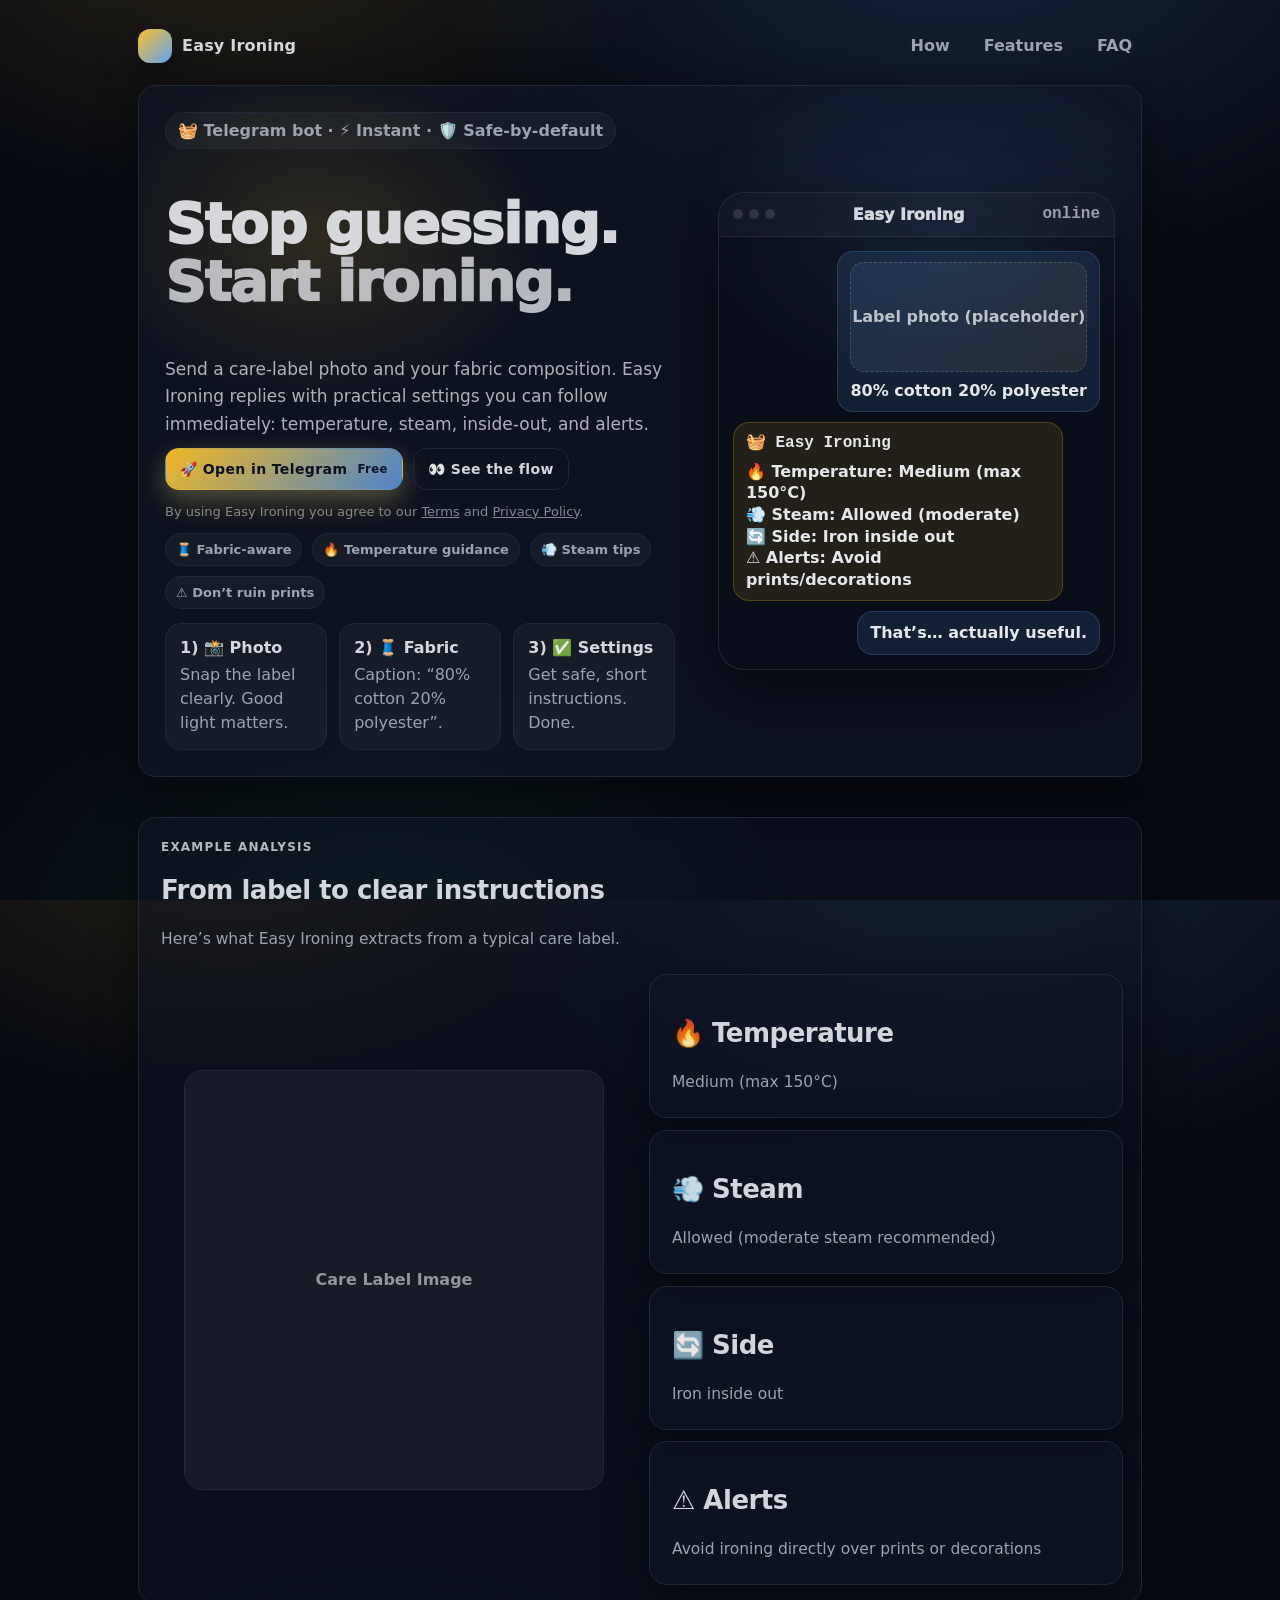
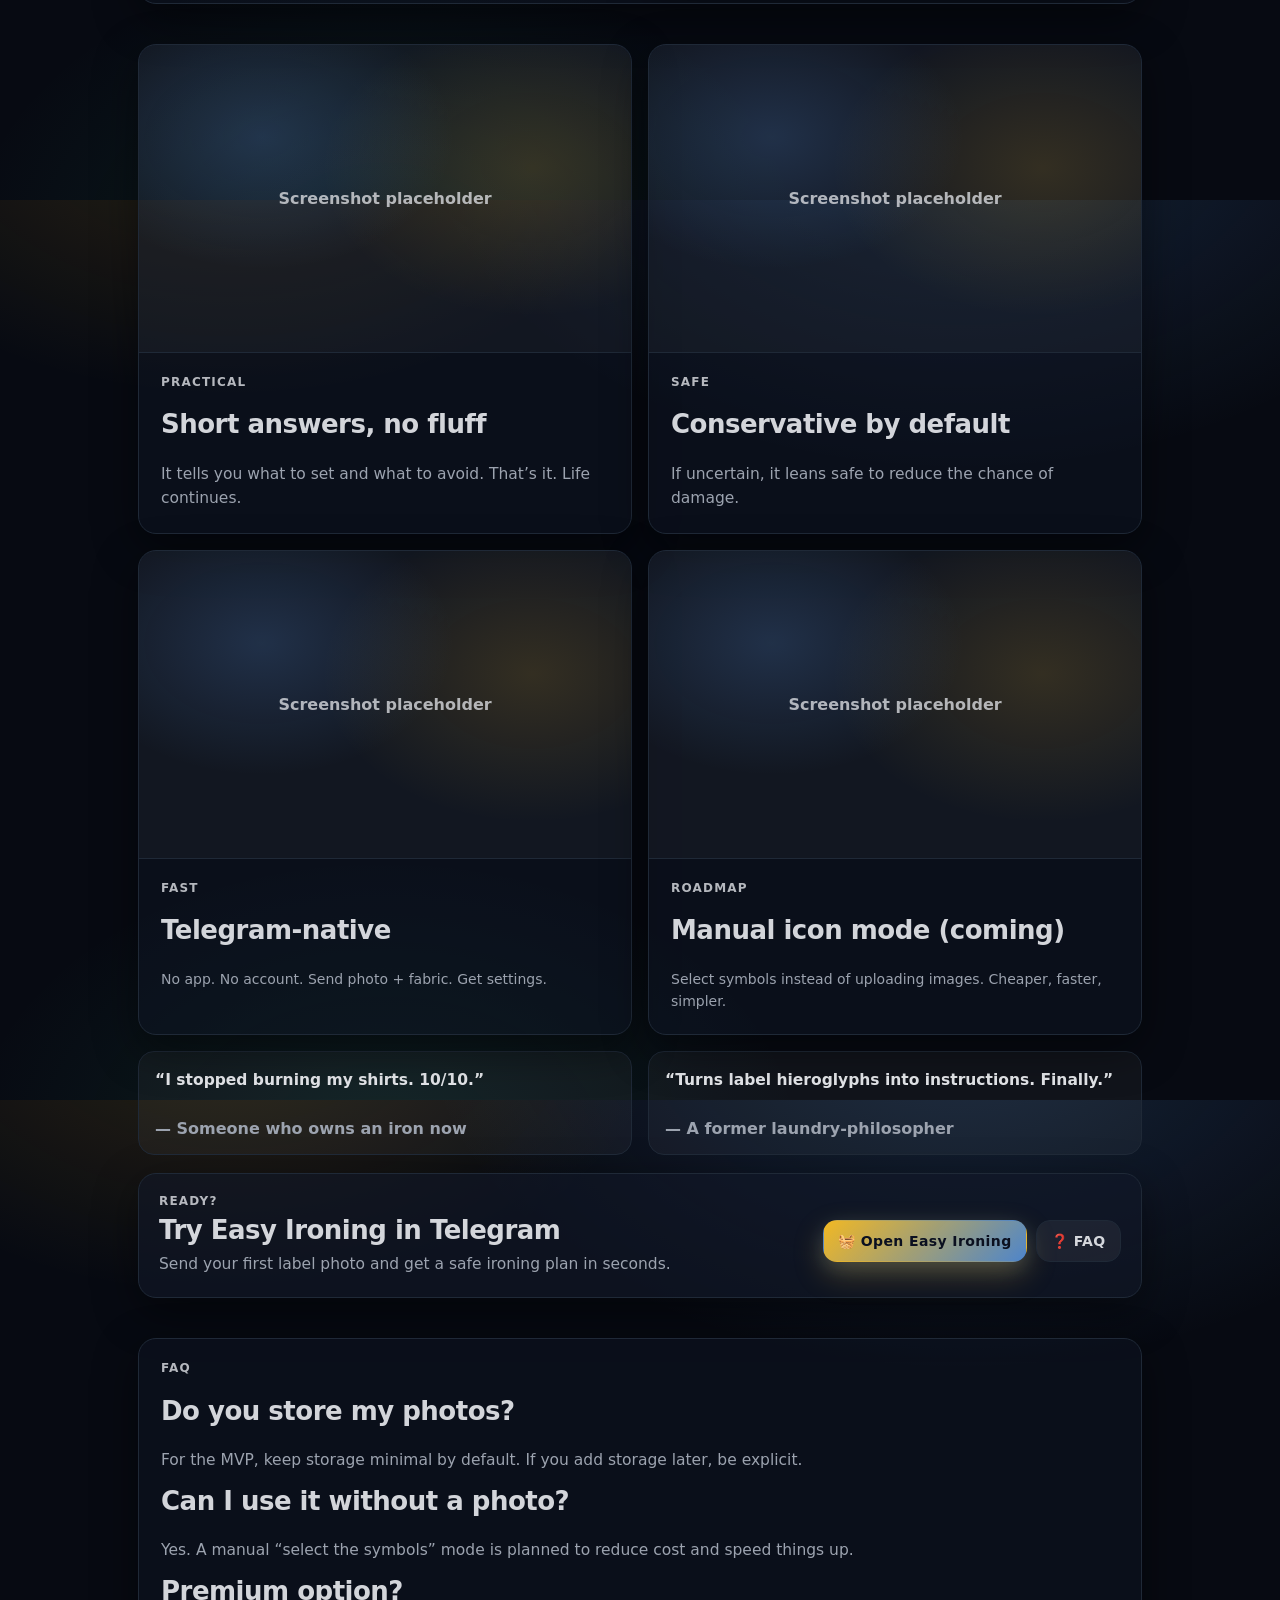
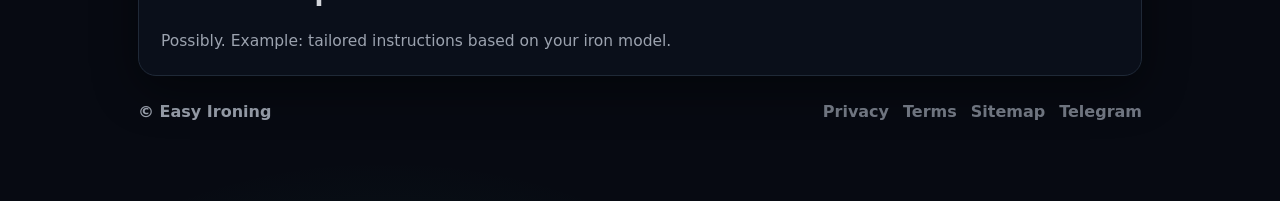
==== index.html @ bd2c23de "V0" ====
<!doctype html>
<html lang="en">
  <head>
    <meta charset="utf-8" />
    <meta name="viewport" content="width=device-width, initial-scale=1" />

    <title>Easy Ironing — Stop guessing. Start ironing.</title>
    <meta name="description" content="Send a care-label photo and fabric composition on Telegram. Get practical ironing settings: temperature, steam, inside-out and alerts.">

    <link rel="canonical" href="https://easyironing.chat/" />

    <meta name="robots" content="index, follow">
    <meta name="author" content="Easy Ironing">
    <meta name="keywords" content="ironing bot, care label symbols, ironing temperature guide, steam settings, telegram bot ironing, fabric care assistant">

    <meta property="og:type" content="website">
    <meta property="og:title" content="Easy Ironing — Stop guessing. Start ironing.">
    <meta property="og:description" content="Care-label photo + fabric composition → practical ironing settings in seconds.">
    <meta property="og:url" content="https://easyironing.chat/">
    <meta property="og:site_name" content="Easy Ironing">
    <meta property="og:image" content="https://easyironing.chat/og-image.jpg">
    <meta property="og:image:width" content="1200">
    <meta property="og:image:height" content="630">

    <meta name="twitter:card" content="summary_large_image">
    <meta name="twitter:title" content="Easy Ironing — Stop guessing. Start ironing.">
    <meta name="twitter:description" content="Send a label photo on Telegram and get safe ironing settings instantly.">
    <meta name="twitter:image" content="https://easyironing.chat/og-image.jpg">

    <meta property="og:locale" content="en_US">

    <meta name="theme-color" content="#0b1020">

    <link rel="icon" type="image/png" href="/favicon.png">
    <link rel="apple-touch-icon" href="/apple-touch-icon.png">

    <link rel="stylesheet" href="css/style.css" />
    <script type="application/ld+json">
    {
      "@context": "https://schema.org",
      "@type": "SoftwareApplication",
      "name": "Easy Ironing",
      "applicationCategory": "Utility",
      "operatingSystem": "Telegram",
      "description": "Telegram bot that analyzes care labels and returns practical ironing settings.",
      "url": "https://easyironing.chat/"
    }
  </script>
  </head>

  <body>
    <div class="wrap">
      <div class="top">
        <div class="brand">
          <div class="mark" aria-hidden="true"></div>
          <div>Easy Ironing</div>
        </div>

        <nav class="nav">
          <a href="#how">How</a>
          <a href="#features">Features</a>
          <a href="#faq">FAQ</a>
        </nav>
      </div>

      <section class="hero" aria-label="Hero">
        <div class="hero-inner">
          <div>
            <div class="tag">🧺 Telegram bot · ⚡ Instant · 🛡️
              Safe-by-default</div>
            <h1>
              Stop guessing.<br />
              <span class="soft">Start ironing.</span>
            </h1>
            <p class="sub">
              Send a care-label photo and your fabric composition.
              Easy Ironing replies with practical settings you can follow
              immediately:
              temperature, steam, inside-out, and alerts.
            </p>

            <div class="cta">
              <a class="btn primary" href="https://t.me/EasyIroningBot"
                target="_blank" rel="noreferrer">
                🚀 Open in Telegram <small>Free</small>
              </a>
              <a class="btn ghost" href="#how">👀 See the flow</a>
            </div>

            <div style="margin-top:14px; font-size:13px; color:rgba(229,231,235,.55)">
              By using Easy Ironing you agree to our
              <a href="/terms.html" style="text-decoration:underline">Terms</a>
              and
              <a href="/privacy.html" style="text-decoration:underline">Privacy Policy</a>.
            </div>

            <div class="pills">
              <span class="pill">🧵 Fabric-aware</span>
              <span class="pill">🔥 Temperature guidance</span>
              <span class="pill">💨 Steam tips</span>
              <span class="pill">⚠️ Don’t ruin prints</span>
            </div>

            <div class="steps" id="how">
              <div class="step">
                <b>1) 📸 Photo</b>
                <span>Snap the label clearly. Good light matters.</span>
              </div>
              <div class="step">
                <b>2) 🧵 Fabric</b>
                <span>Caption: “80% cotton 20% polyester”.</span>
              </div>
              <div class="step">
                <b>3) ✅ Settings</b>
                <span>Get safe, short instructions. Done.</span>
              </div>
            </div>
          </div>

          <div class="phone" aria-label="Example chat">
            <div class="phone-top">
              <div style="display:flex; gap:6px; align-items:center">
                <div class="dot"></div><div class="dot"></div><div
                  class="dot"></div>
              </div>
              <div class="phone-title">Easy Ironing</div>
              <div class="mono" style="color:rgba(229,231,235,.65)">online</div>
            </div>

            <div class="chat">
              <div class="bubble me">
                <div class="imgph">Label photo (placeholder)</div>
                80% cotton 20% polyester
              </div>

              <div class="bubble bot">
                <div class="mono">🧺 Easy Ironing</div>
                <div style="margin-top:6px">
                  🔥 Temperature: Medium (max 150°C)<br />
                  💨 Steam: Allowed (moderate)<br />
                  🔄 Side: Iron inside out<br />
                  ⚠️ Alerts: Avoid prints/decorations
                </div>
              </div>

              <div class="bubble me">That’s… actually useful.</div>
            </div>
          </div>
        </div>
      </section>

      <section class="section card" aria-label="Example analysis">
        <div class="pad">
          <div class="kicker">Example Analysis</div>
          <h2>From label to clear instructions</h2>
          <p>Here’s what Easy Ironing extracts from a typical care label.</p>
        </div>

        <div
          style="display:grid;grid-template-columns:1fr 1fr;gap:18px;padding:0 18px 18px">

          <!-- Label Image -->
          <div style="display:flex;align-items:center;justify-content:center">
            <div style="
            width:100%;
            max-width:420px;
            aspect-ratio:1/1;
            border-radius:18px;
            border:1px solid var(--line);
            background:rgba(255,255,255,.05);
            display:flex;
            align-items:center;
            justify-content:center;
            font-weight:900;
            color:rgba(229,231,235,.6)
          ">
              Care Label Image
            </div>
          </div>

          <!-- Analysis Results -->
          <div style="display:flex;flex-direction:column;gap:12px">

            <div class="card">
              <div class="pad">
                <h2>🔥 Temperature</h2>
                <p>Medium (max 150°C)</p>
              </div>
            </div>

            <div class="card">
              <div class="pad">
                <h2>💨 Steam</h2>
                <p>Allowed (moderate steam recommended)</p>
              </div>
            </div>

            <div class="card">
              <div class="pad">
                <h2>🔄 Side</h2>
                <p>Iron inside out</p>
              </div>
            </div>

            <div class="card">
              <div class="pad">
                <h2>⚠️ Alerts</h2>
                <p>Avoid ironing directly over prints or decorations</p>
              </div>
            </div>

          </div>
        </div>
      </section>

      <section id="features" class="section grid" aria-label="Features">
        <div class="card">
          <div class="shot">Screenshot placeholder</div>
          <div class="pad">
            <div class="kicker">Practical</div>
            <h2>Short answers, no fluff</h2>
            <p>It tells you what to set and what to avoid. That’s it. Life
              continues.</p>
          </div>
        </div>

        <div class="card">
          <div class="shot">Screenshot placeholder</div>
          <div class="pad">
            <div class="kicker">Safe</div>
            <h2>Conservative by default</h2>
            <p>If uncertain, it leans safe to reduce the chance of damage.</p>
          </div>
        </div>

        <div class="card">
          <div class="shot">Screenshot placeholder</div>
          <div class="pad">
            <div class="kicker">Fast</div>
            <h2>Telegram-native</h2>
            <p class="mini">No app. No account. Send photo + fabric. Get
              settings.</p>
          </div>
        </div>

        <div class="card">
          <div class="shot">Screenshot placeholder</div>
          <div class="pad">
            <div class="kicker">Roadmap</div>
            <h2>Manual icon mode (coming)</h2>
            <p class="mini">Select symbols instead of uploading images. Cheaper,
              faster, simpler.</p>
          </div>
        </div>
      </section>

      <section class="section quotes" aria-label="Social proof">
        <div class="grid">
          <blockquote>
            <p>“I stopped burning my shirts. 10/10.”</p>
            <footer>— Someone who owns an iron now</footer>
          </blockquote>
          <blockquote>
            <p>“Turns label hieroglyphs into instructions. Finally.”</p>
            <footer>— A former laundry-philosopher</footer>
          </blockquote>
        </div>
      </section>

      <section class="final" aria-label="Final CTA">
        <div>
          <div class="kicker">Ready?</div>
          <h2 style="margin:8px 0 6px">Try Easy Ironing in Telegram</h2>
          <p>Send your first label photo and get a safe ironing plan in
            seconds.</p>
        </div>
        <div class="cta">
          <a class="btn primary" href="https://t.me/EasyIroningBot"
            target="_blank" rel="noreferrer">
            🧺 Open Easy Ironing
          </a>
          <a class="btn" href="#faq">❓ FAQ</a>
        </div>
      </section>

      <section id="faq" class="section card" aria-label="FAQ">
        <div class="pad">
          <div class="kicker">FAQ</div>

          <h2>Do you store my photos?</h2>
          <p>For the MVP, keep storage minimal by default. If you add storage
            later, be explicit.</p>

          <h2 style="margin-top:14px">Can I use it without a photo?</h2>
          <p>Yes. A manual “select the symbols” mode is planned to reduce cost
            and speed things up.</p>

          <h2 style="margin-top:14px">Premium option?</h2>
          <p>Possibly. Example: tailored instructions based on your iron
            model.</p>
        </div>
      </section>

      <footer>
        <div>© <span id="y"></span> Easy Ironing</div>

        <div style="display:flex; gap:14px; flex-wrap:wrap">
          <a href="/privacy.html">Privacy</a>
          <a href="/terms.html">Terms</a>
          <a href="/sitemap.xml">Sitemap</a>
          <a href="https://t.me/EasyIroningBot" target="_blank" rel="noreferrer">Telegram</a>
        </div>
      </footer>
    </div>

    <script src="js/script.js" type="text/javacript"></script>
  </body>
</html>
---- css/style.css ----
:root {
      --bg: #070a12;
      --panel: rgba(17, 24, 39, .62);
      --panel2: rgba(17, 24, 39, .45);
      --text: #e5e7eb;
      --muted: #9ca3af;
      --line: #1f2937;
      --shadow: 0 14px 45px rgba(0, 0, 0, .45);
      --r: 18px;

      --accent1: #fbbf24;
      --accent2: #60a5fa;
      --accent3: #34d399;

      --max: 1040px;
      --font: ui-sans-serif, system-ui, -apple-system, Segoe UI, Roboto, Helvetica, Arial, "Apple Color Emoji", "Segoe UI Emoji";
    }

    * {
      box-sizing: border-box
    }

    html,
    body {
      height: 100%
    }

    body {
      margin: 0;
      font-family: var(--font);
      color: rgba(229, 231, 235, .92);
      background:
        radial-gradient(900px 600px at 75% -10%, rgba(96, 165, 250, .18), transparent 60%),
        radial-gradient(800px 520px at 18% -10%, rgba(251, 191, 36, .14), transparent 55%),
        radial-gradient(760px 520px at 30% 105%, rgba(52, 211, 153, .10), transparent 55%),
        var(--bg);
      overflow-x: hidden;
    }

    a {
      color: inherit;
      text-decoration: none
    }

    .wrap {
      max-width: var(--max);
      margin: 0 auto;
      padding: 28px 18px 80px
    }

    /* Top bar */
    .top {
      display: flex;
      align-items: center;
      justify-content: space-between;
      gap: 16px;
      margin-bottom: 22px;
    }

    .brand {
      display: flex;
      align-items: center;
      gap: 10px;
      font-weight: 900;
      letter-spacing: .2px
    }

    .mark {
      width: 34px;
      height: 34px;
      border-radius: 12px;
      background: linear-gradient(135deg, var(--accent1), var(--accent2));
      box-shadow: var(--shadow);
    }

    .nav {
      display: flex;
      gap: 14px;
      color: var(--muted);
      font-weight: 700
    }

    .nav a {
      padding: 8px 10px;
      border-radius: 12px
    }

    .nav a:hover {
      color: var(--text);
      background: rgba(255, 255, 255, .04)
    }

    /* Buttons */
    .btn {
      display: inline-flex;
      align-items: center;
      justify-content: center;
      gap: 10px;
      padding: 12px 14px;
      border-radius: 14px;
      border: 1px solid var(--line);
      background: rgba(255, 255, 255, .06);
      transition: transform .12s ease, background .12s ease, border-color .12s ease;
      will-change: transform;
      font-size: 14px;
      letter-spacing: .4px;
      font-weight: 900;
    }

    .btn:hover {
      transform: translateY(-1px);
      background: rgba(255, 255, 255, .08);
      border-color: rgba(255, 255, 255, .14)
    }

    .btn.primary {
      border-color: transparent;
      background: linear-gradient(135deg, rgba(251, 191, 36, .96), rgba(96, 165, 250, .78));
      color: #0b1020;
      box-shadow: 0 12px 30px rgba(251, 191, 36, .25), 0 6px 20px rgba(96, 165, 250, .18);
    }

    .btn.ghost {
      background: transparent
    }

    .btn small {
      opacity: .95
    }

    /* Hero */
    .hero {
      position: relative;
      border: 1px solid var(--line);
      border-radius: var(--r);
      background: var(--panel);
      box-shadow: var(--shadow);
      overflow: hidden;
    }

    .hero::before {
      content: "";
      position: absolute;
      inset: -2px;
      background: radial-gradient(400px 280px at 18% 22%, rgba(251, 191, 36, .16), transparent 60%),
        radial-gradient(440px 300px at 80% 20%, rgba(96, 165, 250, .15), transparent 60%);
      pointer-events: none;
      filter: blur(8px);
      opacity: .9;
    }

    .hero-inner {
      position: relative;
      display: grid;
      grid-template-columns: 1.1fr .9fr;
      gap: 22px;
      padding: 26px;
      align-items: center;
    }

    @media (max-width: 900px) {
      .hero-inner {
        grid-template-columns: 1fr
      }
    }

    .tag {
      display: inline-flex;
      align-items: center;
      gap: 10px;
      padding: 8px 12px;
      border-radius: 999px;
      border: 1px solid var(--line);
      background: rgba(255, 255, 255, .04);
      color: var(--muted);
      font-weight: 900;
      width: fit-content;
    }

    .title {
      font-size: 46px;
      line-height: 1.04;
      margin: 12px 0 10px;
      letter-spacing: -0.8px;
      font-weight: 950;
    }

    .sub {
      font-size: 17px;
      line-height: 1.6;
      color: rgba(229, 231, 235, .75);
      max-width: 60ch;
    }

    p {
      font-size: 15.5px;
      line-height: 1.65;
      color: rgba(229, 231, 235, .68);
    }

    .cta {
      display: flex;
      gap: 10px;
      flex-wrap: wrap;
      margin-top: 10px
    }

    .pills {
      display: flex;
      gap: 10px;
      flex-wrap: wrap;
      margin-top: 14px
    }

    .pill {
      display: inline-flex;
      align-items: center;
      gap: 8px;
      padding: 8px 10px;
      border-radius: 999px;
      border: 1px solid var(--line);
      background: rgba(255, 255, 255, .04);
      color: var(--muted);
      font-weight: 900;
      font-size: 13px;
    }

    /* Phone mock */
    .phone {
      border: 1px solid rgba(255, 255, 255, .10);
      border-radius: 26px;
      background: rgba(0, 0, 0, .22);
      box-shadow: 0 18px 60px rgba(0, 0, 0, .55);
      overflow: hidden;
      max-width: 420px;
      margin-left: auto;
    }

    @media (max-width: 900px) {
      .phone {
        margin: 0 auto;
        width: 100%;
        max-width: 520px
      }
    }

    .phone-top {
      display: flex;
      align-items: center;
      justify-content: space-between;
      padding: 12px 14px;
      border-bottom: 1px solid rgba(255, 255, 255, .08);
      background: rgba(255, 255, 255, .03);
    }

    .dot {
      width: 10px;
      height: 10px;
      border-radius: 99px;
      background: rgba(255, 255, 255, .12)
    }

    .phone-title {
      font-weight: 950
    }

    .chat {
      padding: 14px;
      display: flex;
      flex-direction: column;
      gap: 10px
    }

    .bubble {
      border: 1px solid rgba(255, 255, 255, .10);
      background: rgba(255, 255, 255, .04);
      border-radius: 16px;
      padding: 10px 12px;
      color: var(--text);
      max-width: 90%;
      line-height: 1.35;
      font-weight: 700;
    }

    .bubble.me {
      align-self: flex-end;
      background: rgba(96, 165, 250, .12);
      border-color: rgba(96, 165, 250, .22)
    }

    .bubble.bot {
      align-self: flex-start;
      background: rgba(251, 191, 36, .10);
      border-color: rgba(251, 191, 36, .22)
    }

    .mono {
      font-family: ui-monospace, SFMono-Regular, Menlo, Monaco, Consolas, "Liberation Mono", "Courier New", monospace;
      font-weight: 700
    }

    .imgph {
      height: 110px;
      border-radius: 14px;
      border: 1px dashed rgba(255, 255, 255, .16);
      background:
        linear-gradient(135deg, rgba(96, 165, 250, .10), rgba(251, 191, 36, .08));
      display: flex;
      align-items: center;
      justify-content: center;
      color: rgba(229, 231, 235, .8);
      margin-bottom: 8px;
      font-weight: 900;
    }

    /* Sections */
    .section {
      margin-top: 40px
    }

    .grid {
      display: grid;
      grid-template-columns: 1fr 1fr;
      gap: 16px;
    }

    @media (max-width: 900px) {
      .grid {
        grid-template-columns: 1fr
      }
    }

    .card {
      border: 1px solid var(--line);
      border-radius: var(--r);
      background: var(--panel2);
      box-shadow: var(--shadow);
      overflow: hidden;
    }

    .pad {
      padding: 22px
    }

    h1 {
      font-size: clamp(40px, 5vw, 56px);
      line-height: 1.02;
      letter-spacing: -1.2px;
      font-weight: 950;
    }

    h2 {
      font-size: 26px;
      line-height: 1.15;
      letter-spacing: -0.5px;
      font-weight: 850;
    }

    .kicker {
      font-size: 12px;
      letter-spacing: 1.2px;
      text-transform: uppercase;
      font-weight: 900;
      opacity: .85;
    }

    p {
      margin: 0;
      color: var(--muted);
      line-height: 1.6
    }

    .mini {
      font-size: 14px
    }

    .shot {
      width: 100%;
      aspect-ratio: 16/10;
      border-bottom: 1px solid var(--line);
      background:
        radial-gradient(320px 220px at 25% 30%, rgba(96, 165, 250, .18), transparent 60%),
        radial-gradient(340px 240px at 80% 40%, rgba(251, 191, 36, .14), transparent 62%),
        rgba(255, 255, 255, .03);
      display: flex;
      align-items: center;
      justify-content: center;
      color: rgba(229, 231, 235, .75);
      font-weight: 900;
    }

    /* Steps */
    .steps {
      display: grid;
      grid-template-columns: 1fr 1fr 1fr;
      gap: 12px;
      margin-top: 14px;
    }

    @media (max-width: 900px) {
      .steps {
        grid-template-columns: 1fr
      }
    }

    .step {
      border: 1px solid var(--line);
      border-radius: 16px;
      background: rgba(255, 255, 255, .04);
      padding: 14px;
    }

    .step b {
      display: block;
      margin-bottom: 6px
    }

    .step span {
      color: var(--muted);
      line-height: 1.5
    }

    /* Quotes */
    .quotes {
      margin-top: 16px
    }

    blockquote {
      margin: 0;
      padding: 16px;
      border-radius: 16px;
      border: 1px solid var(--line);
      background: rgba(255, 255, 255, .04);
    }

    blockquote p {
      margin: 0 0 8px;
      color: var(--text);
      font-weight: 800
    }

    blockquote footer {
      color: var(--muted);
      font-weight: 800
    }

    /* Final CTA */
    .final {
      margin-top: 18px;
      border: 1px solid var(--line);
      border-radius: var(--r);
      background: var(--panel);
      box-shadow: var(--shadow);
      padding: 20px;
      display: flex;
      align-items: center;
      justify-content: space-between;
      gap: 14px;
    }

    @media (max-width: 900px) {
      .final {
        flex-direction: column;
        align-items: flex-start
      }
    }

    /* Footer */
    footer {
      margin-top: 26px;
      color: var(--muted);
      display: flex;
      justify-content: space-between;
      flex-wrap: wrap;
      gap: 10px;
      font-weight: 800;
    }

    footer a {
      color: var(--muted);
      opacity:.7;
      transition: opacity .2s ease;
    }

    footer a:hover {
      color: var(--text);
      opacity:1;
    }

    @media (max-width: 900px) {
      section[aria-label="Example analysis"]>div:nth-child(2) {
        grid-template-columns: 1fr !important;
      }
    }

    /* Scroll animation */
    .reveal {
      opacity: 0;
      transform: translateY(24px);
      transition: opacity .7s cubic-bezier(.22, .61, .36, 1), transform .7s cubic-bezier(.22, .61, .36, 1);
    }

    .reveal.visible {
      opacity: 1;
      transform: translateY(0);
    }

    /* Glow hover effect */
    .card {
      position: relative;
      transition: transform .18s ease, box-shadow .25s ease, border-color .25s ease;
      will-change: transform;
    }

    .card::after {
      content: "";
      position: absolute;
      inset: 0;
      border-radius: inherit;
      background: radial-gradient(400px 200px at 50% 0%,
          rgba(251, 191, 36, .18),
          transparent 60%);
      opacity: 0;
      transition: opacity .25s ease;
      pointer-events: none;
    }

    .card:hover {
      transform: translateY(-4px);
      border-color: rgba(255, 255, 255, .15);
      box-shadow:
        0 20px 60px rgba(0, 0, 0, .55),
        0 0 40px rgba(96, 165, 250, .15);
    }

    .card:hover::after {
      opacity: 1;
    }

    .soft {
      opacity: .85;
    }
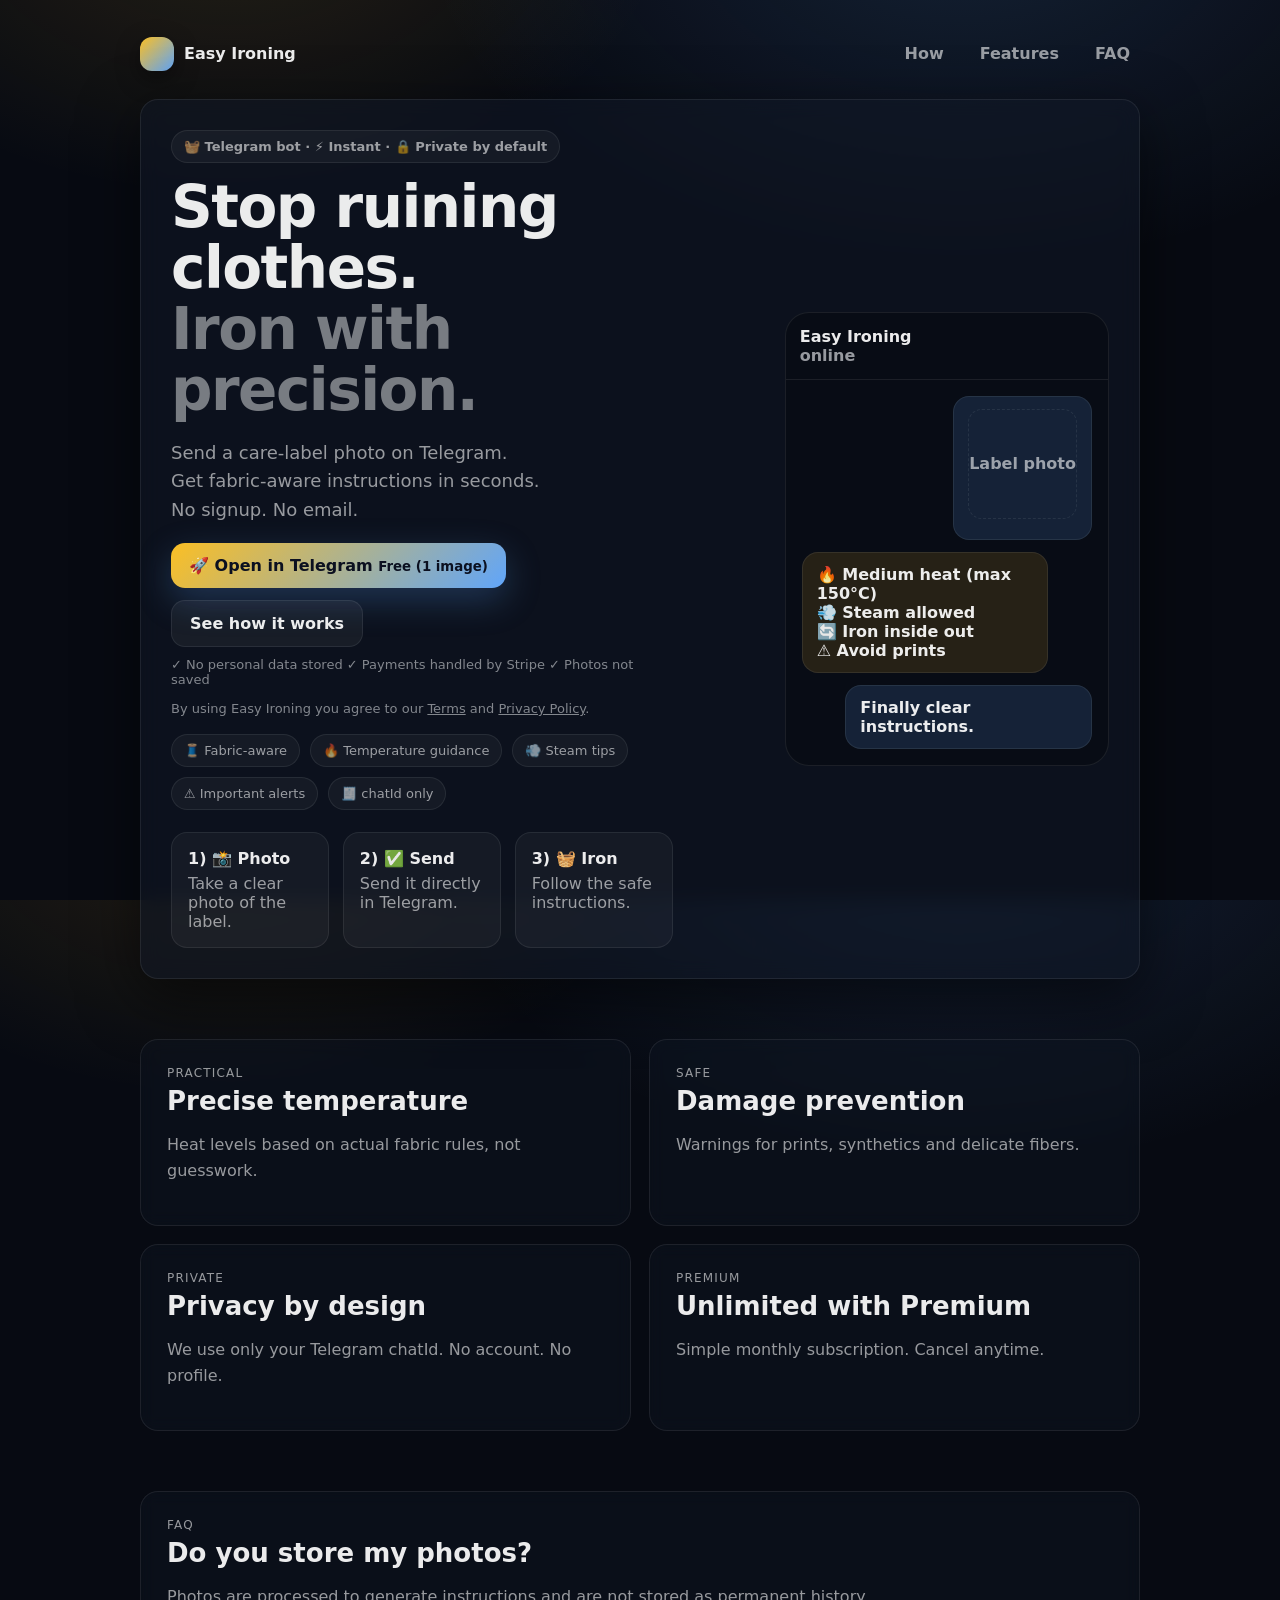
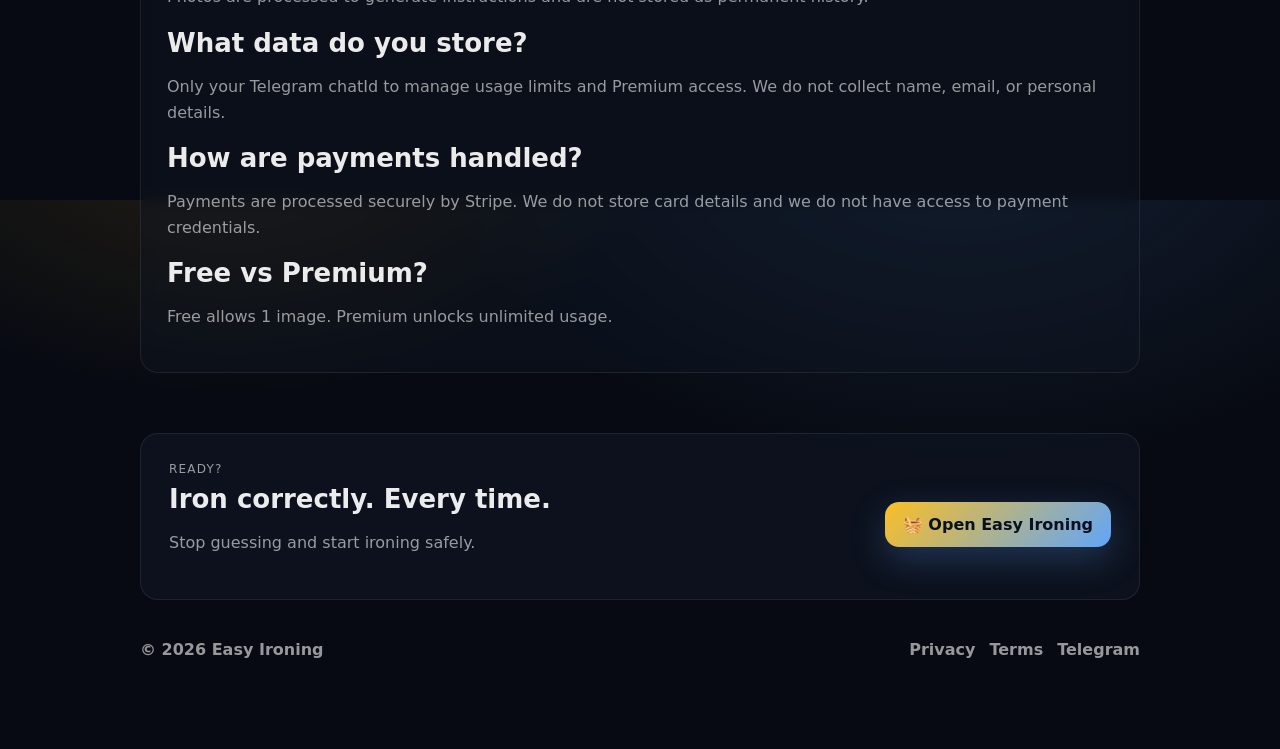
==== commit 92e6cfa2: "V0.1.1" ====
--- a/index.html
+++ b/index.html
@@ -5,17 +5,21 @@
     <meta name="viewport" content="width=device-width, initial-scale=1" />
 
     <title>Easy Ironing — Stop guessing. Start ironing.</title>
-    <meta name="description" content="Send a care-label photo and fabric composition on Telegram. Get practical ironing settings: temperature, steam, inside-out and alerts.">
+    <meta name="description"
+      content="Send a care-label photo on Telegram. Get practical ironing settings in seconds. No signup. No email. Premium monthly via Stripe.">
 
     <link rel="canonical" href="https://easyironing.chat/" />
 
     <meta name="robots" content="index, follow">
-    <meta name="author" content="Easy Ironing">
-    <meta name="keywords" content="ironing bot, care label symbols, ironing temperature guide, steam settings, telegram bot ironing, fabric care assistant">
+    <meta name="author" content="Cássio Batista Pereira">
+    <meta name="keywords"
+      content="ironing bot, care label symbols, ironing temperature guide, steam settings, telegram bot ironing, fabric care assistant, care label assistant">
 
     <meta property="og:type" content="website">
-    <meta property="og:title" content="Easy Ironing — Stop guessing. Start ironing.">
-    <meta property="og:description" content="Care-label photo + fabric composition → practical ironing settings in seconds.">
+    <meta property="og:title"
+      content="Easy Ironing — Stop guessing. Start ironing.">
+    <meta property="og:description"
+      content="Care-label photo → safe, practical ironing settings in seconds. No signup. Premium via Stripe.">
     <meta property="og:url" content="https://easyironing.chat/">
     <meta property="og:site_name" content="Easy Ironing">
     <meta property="og:image" content="https://easyironing.chat/og-image.jpg">
@@ -23,8 +27,10 @@
     <meta property="og:image:height" content="630">
 
     <meta name="twitter:card" content="summary_large_image">
-    <meta name="twitter:title" content="Easy Ironing — Stop guessing. Start ironing.">
-    <meta name="twitter:description" content="Send a label photo on Telegram and get safe ironing settings instantly.">
+    <meta name="twitter:title"
+      content="Easy Ironing — Stop guessing. Start ironing.">
+    <meta name="twitter:description"
+      content="Send a label photo on Telegram and get safe ironing settings instantly. No signup.">
     <meta name="twitter:image" content="https://easyironing.chat/og-image.jpg">
 
     <meta property="og:locale" content="en_US">
@@ -48,271 +54,208 @@
   </script>
   </head>
 
-  <body>
-    <div class="wrap">
-      <div class="top">
-        <div class="brand">
-          <div class="mark" aria-hidden="true"></div>
-          <div>Easy Ironing</div>
-        </div>
-
-        <nav class="nav">
-          <a href="#how">How</a>
-          <a href="#features">Features</a>
-          <a href="#faq">FAQ</a>
-        </nav>
-      </div>
-
-      <section class="hero" aria-label="Hero">
-        <div class="hero-inner">
-          <div>
-            <div class="tag">🧺 Telegram bot · ⚡ Instant · 🛡️
-              Safe-by-default</div>
-            <h1>
-              Stop guessing.<br />
-              <span class="soft">Start ironing.</span>
-            </h1>
-            <p class="sub">
-              Send a care-label photo and your fabric composition.
-              Easy Ironing replies with practical settings you can follow
-              immediately:
-              temperature, steam, inside-out, and alerts.
-            </p>
-
-            <div class="cta">
-              <a class="btn primary" href="https://t.me/EasyIroningBot"
-                target="_blank" rel="noreferrer">
-                🚀 Open in Telegram <small>Free</small>
-              </a>
-              <a class="btn ghost" href="#how">👀 See the flow</a>
-            </div>
-
-            <div style="margin-top:14px; font-size:13px; color:rgba(229,231,235,.55)">
-              By using Easy Ironing you agree to our
-              <a href="/terms.html" style="text-decoration:underline">Terms</a>
-              and
-              <a href="/privacy.html" style="text-decoration:underline">Privacy Policy</a>.
-            </div>
-
-            <div class="pills">
-              <span class="pill">🧵 Fabric-aware</span>
-              <span class="pill">🔥 Temperature guidance</span>
-              <span class="pill">💨 Steam tips</span>
-              <span class="pill">⚠️ Don’t ruin prints</span>
-            </div>
-
-            <div class="steps" id="how">
-              <div class="step">
-                <b>1) 📸 Photo</b>
-                <span>Snap the label clearly. Good light matters.</span>
-              </div>
-              <div class="step">
-                <b>2) 🧵 Fabric</b>
-                <span>Caption: “80% cotton 20% polyester”.</span>
-              </div>
-              <div class="step">
-                <b>3) ✅ Settings</b>
-                <span>Get safe, short instructions. Done.</span>
-              </div>
-            </div>
-          </div>
-
-          <div class="phone" aria-label="Example chat">
-            <div class="phone-top">
-              <div style="display:flex; gap:6px; align-items:center">
-                <div class="dot"></div><div class="dot"></div><div
-                  class="dot"></div>
-              </div>
-              <div class="phone-title">Easy Ironing</div>
-              <div class="mono" style="color:rgba(229,231,235,.65)">online</div>
-            </div>
-
-            <div class="chat">
-              <div class="bubble me">
-                <div class="imgph">Label photo (placeholder)</div>
-                80% cotton 20% polyester
-              </div>
-
-              <div class="bubble bot">
-                <div class="mono">🧺 Easy Ironing</div>
-                <div style="margin-top:6px">
-                  🔥 Temperature: Medium (max 150°C)<br />
-                  💨 Steam: Allowed (moderate)<br />
-                  🔄 Side: Iron inside out<br />
-                  ⚠️ Alerts: Avoid prints/decorations
-                </div>
-              </div>
-
-              <div class="bubble me">That’s… actually useful.</div>
-            </div>
-          </div>
-        </div>
-      </section>
-
-      <section class="section card" aria-label="Example analysis">
-        <div class="pad">
-          <div class="kicker">Example Analysis</div>
-          <h2>From label to clear instructions</h2>
-          <p>Here’s what Easy Ironing extracts from a typical care label.</p>
-        </div>
-
-        <div
-          style="display:grid;grid-template-columns:1fr 1fr;gap:18px;padding:0 18px 18px">
-
-          <!-- Label Image -->
-          <div style="display:flex;align-items:center;justify-content:center">
-            <div style="
-            width:100%;
-            max-width:420px;
-            aspect-ratio:1/1;
-            border-radius:18px;
-            border:1px solid var(--line);
-            background:rgba(255,255,255,.05);
-            display:flex;
-            align-items:center;
-            justify-content:center;
-            font-weight:900;
-            color:rgba(229,231,235,.6)
-          ">
-              Care Label Image
-            </div>
-          </div>
-
-          <!-- Analysis Results -->
-          <div style="display:flex;flex-direction:column;gap:12px">
-
-            <div class="card">
-              <div class="pad">
-                <h2>🔥 Temperature</h2>
-                <p>Medium (max 150°C)</p>
-              </div>
-            </div>
-
-            <div class="card">
-              <div class="pad">
-                <h2>💨 Steam</h2>
-                <p>Allowed (moderate steam recommended)</p>
-              </div>
-            </div>
-
-            <div class="card">
-              <div class="pad">
-                <h2>🔄 Side</h2>
-                <p>Iron inside out</p>
-              </div>
-            </div>
-
-            <div class="card">
-              <div class="pad">
-                <h2>⚠️ Alerts</h2>
-                <p>Avoid ironing directly over prints or decorations</p>
-              </div>
-            </div>
-
-          </div>
-        </div>
-      </section>
-
-      <section id="features" class="section grid" aria-label="Features">
-        <div class="card">
-          <div class="shot">Screenshot placeholder</div>
-          <div class="pad">
-            <div class="kicker">Practical</div>
-            <h2>Short answers, no fluff</h2>
-            <p>It tells you what to set and what to avoid. That’s it. Life
-              continues.</p>
-          </div>
-        </div>
-
-        <div class="card">
-          <div class="shot">Screenshot placeholder</div>
-          <div class="pad">
-            <div class="kicker">Safe</div>
-            <h2>Conservative by default</h2>
-            <p>If uncertain, it leans safe to reduce the chance of damage.</p>
-          </div>
-        </div>
-
-        <div class="card">
-          <div class="shot">Screenshot placeholder</div>
-          <div class="pad">
-            <div class="kicker">Fast</div>
-            <h2>Telegram-native</h2>
-            <p class="mini">No app. No account. Send photo + fabric. Get
-              settings.</p>
-          </div>
-        </div>
-
-        <div class="card">
-          <div class="shot">Screenshot placeholder</div>
-          <div class="pad">
-            <div class="kicker">Roadmap</div>
-            <h2>Manual icon mode (coming)</h2>
-            <p class="mini">Select symbols instead of uploading images. Cheaper,
-              faster, simpler.</p>
-          </div>
-        </div>
-      </section>
-
-      <section class="section quotes" aria-label="Social proof">
-        <div class="grid">
-          <blockquote>
-            <p>“I stopped burning my shirts. 10/10.”</p>
-            <footer>— Someone who owns an iron now</footer>
-          </blockquote>
-          <blockquote>
-            <p>“Turns label hieroglyphs into instructions. Finally.”</p>
-            <footer>— A former laundry-philosopher</footer>
-          </blockquote>
-        </div>
-      </section>
-
-      <section class="final" aria-label="Final CTA">
-        <div>
-          <div class="kicker">Ready?</div>
-          <h2 style="margin:8px 0 6px">Try Easy Ironing in Telegram</h2>
-          <p>Send your first label photo and get a safe ironing plan in
-            seconds.</p>
-        </div>
+<body>
+<div class="wrap">
+
+  <!-- TOP -->
+  <div class="top">
+    <div class="brand">
+      <div class="mark" aria-hidden="true"></div>
+      <div>Easy Ironing</div>
+    </div>
+
+    <nav class="nav">
+      <a href="#how">How</a>
+      <a href="#features">Features</a>
+      <a href="#faq">FAQ</a>
+    </nav>
+  </div>
+
+  <!-- HERO -->
+  <section class="hero" aria-label="Hero">
+    <div class="hero-inner">
+
+      <div>
+        <div class="tag">🧺 Telegram bot · ⚡ Instant · 🔒 Private by default</div>
+
+       <h1>Stop ruining clothes.<br />
+          <span class="soft">Iron with precision.</span>
+        </h1>
+
+        <p class="sub">
+          Send a care-label photo on Telegram.<br>
+          Get fabric-aware instructions in seconds.<br>
+          No signup. No email.
+        </p>
+
         <div class="cta">
-          <a class="btn primary" href="https://t.me/EasyIroningBot"
-            target="_blank" rel="noreferrer">
-            🧺 Open Easy Ironing
+          <a class="btn primary" href="https://t.me/EasyIroningBot" target="_blank" rel="noreferrer">
+            🚀 Open in Telegram <small>Free (1 image)</small>
           </a>
-          <a class="btn" href="#faq">❓ FAQ</a>
-        </div>
-      </section>
-
-      <section id="faq" class="section card" aria-label="FAQ">
-        <div class="pad">
-          <div class="kicker">FAQ</div>
-
-          <h2>Do you store my photos?</h2>
-          <p>For the MVP, keep storage minimal by default. If you add storage
-            later, be explicit.</p>
-
-          <h2 style="margin-top:14px">Can I use it without a photo?</h2>
-          <p>Yes. A manual “select the symbols” mode is planned to reduce cost
-            and speed things up.</p>
-
-          <h2 style="margin-top:14px">Premium option?</h2>
-          <p>Possibly. Example: tailored instructions based on your iron
-            model.</p>
-        </div>
-      </section>
-
-      <footer>
-        <div>© <span id="y"></span> Easy Ironing</div>
-
-        <div style="display:flex; gap:14px; flex-wrap:wrap">
-          <a href="/privacy.html">Privacy</a>
-          <a href="/terms.html">Terms</a>
-          <a href="/sitemap.xml">Sitemap</a>
-          <a href="https://t.me/EasyIroningBot" target="_blank" rel="noreferrer">Telegram</a>
-        </div>
-      </footer>
-    </div>
-
-    <script src="js/script.js" type="text/javacript"></script>
-  </body>
+          <a class="btn ghost" href="#how">See how it works</a>
+        </div>
+
+        <div style="margin-top:10px; font-size:13px; color:rgba(229,231,235,.55)">
+          ✓ No personal data stored  
+          ✓ Payments handled by Stripe  
+          ✓ Photos not saved
+        </div>
+
+        <div style="margin-top:14px; font-size:13px; color:rgba(229,231,235,.55)">
+          By using Easy Ironing you agree to our
+          <a href="/terms.html" style="text-decoration:underline">Terms</a>
+          and
+          <a href="/privacy.html" style="text-decoration:underline">Privacy Policy</a>.
+        </div>
+
+        <div class="pills">
+          <span class="pill">🧵 Fabric-aware</span>
+          <span class="pill">🔥 Temperature guidance</span>
+          <span class="pill">💨 Steam tips</span>
+          <span class="pill">⚠️ Important alerts</span>
+          <span class="pill">🧾 chatId only</span>
+        </div>
+
+        <div class="steps" id="how">
+          <div class="step">
+            <b>1) 📸 Photo</b>
+            <span>Take a clear photo of the label.</span>
+          </div>
+          <div class="step">
+            <b>2) ✅ Send</b>
+            <span>Send it directly in Telegram.</span>
+          </div>
+          <div class="step">
+            <b>3) 🧺 Iron</b>
+            <span>Follow the safe instructions.</span>
+          </div>
+        </div>
+      </div>
+
+      <!-- PHONE MOCK -->
+      <div class="phone" aria-label="Example chat">
+        <div class="phone-top">
+          <div class="phone-title">Easy Ironing</div>
+          <div class="mono" style="color:rgba(229,231,235,.65)">online</div>
+        </div>
+
+        <div class="chat">
+          <div class="bubble me">
+            <div class="imgph">Label photo</div>
+          </div>
+
+          <div class="bubble bot">
+            🔥 Medium heat (max 150°C)<br>
+            💨 Steam allowed<br>
+            🔄 Iron inside out<br>
+            ⚠️ Avoid prints
+          </div>
+
+          <div class="bubble me">Finally clear instructions.</div>
+        </div>
+      </div>
+
+    </div>
+  </section>
+
+  <!-- FEATURES -->
+  <section id="features" class="section grid" aria-label="Features">
+
+    <div class="card">
+      <div class="pad">
+        <div class="kicker">Practical</div>
+        <h2>Precise temperature</h2>
+        <p>Heat levels based on actual fabric rules, not guesswork.</p>
+      </div>
+    </div>
+
+    <div class="card">
+      <div class="pad">
+        <div class="kicker">Safe</div>
+        <h2>Damage prevention</h2>
+        <p>Warnings for prints, synthetics and delicate fibers.</p>
+      </div>
+    </div>
+
+    <div class="card">
+      <div class="pad">
+        <div class="kicker">Private</div>
+        <h2>Privacy by design</h2>
+        <p>We use only your Telegram chatId. No account. No profile.</p>
+      </div>
+    </div>
+
+    <div class="card">
+      <div class="pad">
+        <div class="kicker">Premium</div>
+        <h2>Unlimited with Premium</h2>
+        <p>Simple monthly subscription. Cancel anytime.</p>
+      </div>
+    </div>
+
+  </section>
+
+  <!-- FAQ -->
+  <section id="faq" class="section card" aria-label="FAQ">
+    <div class="pad">
+
+      <div class="kicker">FAQ</div>
+
+      <h2>Do you store my photos?</h2>
+      <p>
+        Photos are processed to generate instructions and are not stored as permanent history.
+      </p>
+
+      <h2 style="margin-top:18px;">What data do you store?</h2>
+      <p>
+        Only your Telegram chatId to manage usage limits and Premium access.
+        We do not collect name, email, or personal details.
+      </p>
+
+      <h2 style="margin-top:18px;">How are payments handled?</h2>
+      <p>
+        Payments are processed securely by Stripe.
+        We do not store card details and we do not have access to payment credentials.
+      </p>
+
+      <h2 style="margin-top:18px;">Free vs Premium?</h2>
+      <p>
+        Free allows 1 image. Premium unlocks unlimited usage.
+      </p>
+
+    </div>
+  </section>
+
+  <!-- FINAL CTA -->
+  <section class="final">
+    <div>
+      <div class="kicker">Ready?</div>
+      <h2 style="margin:8px 0 6px">
+        Iron correctly. Every time.
+      </h2>
+      <p>Stop guessing and start ironing safely.</p>
+    </div>
+
+    <div class="cta">
+      <a class="btn primary" href="https://t.me/EasyIroningBot" target="_blank" rel="noreferrer">
+        🧺 Open Easy Ironing
+      </a>
+    </div>
+  </section>
+
+  <!-- FOOTER -->
+  <footer>
+    <div>© <span id="y"></span> Easy Ironing</div>
+
+    <div style="display:flex; gap:14px; flex-wrap:wrap">
+      <a href="/privacy.html">Privacy</a>
+      <a href="/terms.html">Terms</a>
+      <a href="https://t.me/EasyIroningBot" target="_blank" rel="noreferrer">Telegram</a>
+    </div>
+  </footer>
+
+</div>
+
+<script src="js/script.js" type="text/javascript"></script>
+</body>
 </html>
--- a/css/style.css
+++ b/css/style.css
@@ -1,542 +1,290 @@
-    :root {
-      --bg: #070a12;
-      --panel: rgba(17, 24, 39, .62);
-      --panel2: rgba(17, 24, 39, .45);
-      --text: #e5e7eb;
-      --muted: #9ca3af;
-      --line: #1f2937;
-      --shadow: 0 14px 45px rgba(0, 0, 0, .45);
-      --r: 18px;
-
-      --accent1: #fbbf24;
-      --accent2: #60a5fa;
-      --accent3: #34d399;
-
-      --max: 1040px;
-      --font: ui-sans-serif, system-ui, -apple-system, Segoe UI, Roboto, Helvetica, Arial, "Apple Color Emoji", "Segoe UI Emoji";
-    }
-
-    * {
-      box-sizing: border-box
-    }
-
-    html,
-    body {
-      height: 100%
-    }
-
-    body {
-      margin: 0;
-      font-family: var(--font);
-      color: rgba(229, 231, 235, .92);
-      background:
-        radial-gradient(900px 600px at 75% -10%, rgba(96, 165, 250, .18), transparent 60%),
-        radial-gradient(800px 520px at 18% -10%, rgba(251, 191, 36, .14), transparent 55%),
-        radial-gradient(760px 520px at 30% 105%, rgba(52, 211, 153, .10), transparent 55%),
-        var(--bg);
-      overflow-x: hidden;
-    }
-
-    a {
-      color: inherit;
-      text-decoration: none
-    }
-
-    .wrap {
-      max-width: var(--max);
-      margin: 0 auto;
-      padding: 28px 18px 80px
-    }
-
-    /* Top bar */
-    .top {
-      display: flex;
-      align-items: center;
-      justify-content: space-between;
-      gap: 16px;
-      margin-bottom: 22px;
-    }
-
-    .brand {
-      display: flex;
-      align-items: center;
-      gap: 10px;
-      font-weight: 900;
-      letter-spacing: .2px
-    }
-
-    .mark {
-      width: 34px;
-      height: 34px;
-      border-radius: 12px;
-      background: linear-gradient(135deg, var(--accent1), var(--accent2));
-      box-shadow: var(--shadow);
-    }
-
-    .nav {
-      display: flex;
-      gap: 14px;
-      color: var(--muted);
-      font-weight: 700
-    }
-
-    .nav a {
-      padding: 8px 10px;
-      border-radius: 12px
-    }
-
-    .nav a:hover {
-      color: var(--text);
-      background: rgba(255, 255, 255, .04)
-    }
-
-    /* Buttons */
-    .btn {
-      display: inline-flex;
-      align-items: center;
-      justify-content: center;
-      gap: 10px;
-      padding: 12px 14px;
-      border-radius: 14px;
-      border: 1px solid var(--line);
-      background: rgba(255, 255, 255, .06);
-      transition: transform .12s ease, background .12s ease, border-color .12s ease;
-      will-change: transform;
-      font-size: 14px;
-      letter-spacing: .4px;
-      font-weight: 900;
-    }
-
-    .btn:hover {
-      transform: translateY(-1px);
-      background: rgba(255, 255, 255, .08);
-      border-color: rgba(255, 255, 255, .14)
-    }
-
-    .btn.primary {
-      border-color: transparent;
-      background: linear-gradient(135deg, rgba(251, 191, 36, .96), rgba(96, 165, 250, .78));
-      color: #0b1020;
-      box-shadow: 0 12px 30px rgba(251, 191, 36, .25), 0 6px 20px rgba(96, 165, 250, .18);
-    }
-
-    .btn.ghost {
-      background: transparent
-    }
-
-    .btn small {
-      opacity: .95
-    }
-
-    /* Hero */
-    .hero {
-      position: relative;
-      border: 1px solid var(--line);
-      border-radius: var(--r);
-      background: var(--panel);
-      box-shadow: var(--shadow);
-      overflow: hidden;
-    }
-
-    .hero::before {
-      content: "";
-      position: absolute;
-      inset: -2px;
-      background: radial-gradient(400px 280px at 18% 22%, rgba(251, 191, 36, .16), transparent 60%),
-        radial-gradient(440px 300px at 80% 20%, rgba(96, 165, 250, .15), transparent 60%);
-      pointer-events: none;
-      filter: blur(8px);
-      opacity: .9;
-    }
-
-    .hero-inner {
-      position: relative;
-      display: grid;
-      grid-template-columns: 1.1fr .9fr;
-      gap: 22px;
-      padding: 26px;
-      align-items: center;
-    }
-
-    @media (max-width: 900px) {
-      .hero-inner {
-        grid-template-columns: 1fr
-      }
-    }
-
-    .tag {
-      display: inline-flex;
-      align-items: center;
-      gap: 10px;
-      padding: 8px 12px;
-      border-radius: 999px;
-      border: 1px solid var(--line);
-      background: rgba(255, 255, 255, .04);
-      color: var(--muted);
-      font-weight: 900;
-      width: fit-content;
-    }
-
-    .title {
-      font-size: 46px;
-      line-height: 1.04;
-      margin: 12px 0 10px;
-      letter-spacing: -0.8px;
-      font-weight: 950;
-    }
-
-    .sub {
-      font-size: 17px;
-      line-height: 1.6;
-      color: rgba(229, 231, 235, .75);
-      max-width: 60ch;
-    }
-
-    p {
-      font-size: 15.5px;
-      line-height: 1.65;
-      color: rgba(229, 231, 235, .68);
-    }
-
-    .cta {
-      display: flex;
-      gap: 10px;
-      flex-wrap: wrap;
-      margin-top: 10px
-    }
-
-    .pills {
-      display: flex;
-      gap: 10px;
-      flex-wrap: wrap;
-      margin-top: 14px
-    }
-
-    .pill {
-      display: inline-flex;
-      align-items: center;
-      gap: 8px;
-      padding: 8px 10px;
-      border-radius: 999px;
-      border: 1px solid var(--line);
-      background: rgba(255, 255, 255, .04);
-      color: var(--muted);
-      font-weight: 900;
-      font-size: 13px;
-    }
-
-    /* Phone mock */
-    .phone {
-      border: 1px solid rgba(255, 255, 255, .10);
-      border-radius: 26px;
-      background: rgba(0, 0, 0, .22);
-      box-shadow: 0 18px 60px rgba(0, 0, 0, .55);
-      overflow: hidden;
-      max-width: 420px;
-      margin-left: auto;
-    }
-
-    @media (max-width: 900px) {
-      .phone {
-        margin: 0 auto;
-        width: 100%;
-        max-width: 520px
-      }
-    }
-
-    .phone-top {
-      display: flex;
-      align-items: center;
-      justify-content: space-between;
-      padding: 12px 14px;
-      border-bottom: 1px solid rgba(255, 255, 255, .08);
-      background: rgba(255, 255, 255, .03);
-    }
-
-    .dot {
-      width: 10px;
-      height: 10px;
-      border-radius: 99px;
-      background: rgba(255, 255, 255, .12)
-    }
-
-    .phone-title {
-      font-weight: 950
-    }
-
-    .chat {
-      padding: 14px;
-      display: flex;
-      flex-direction: column;
-      gap: 10px
-    }
-
-    .bubble {
-      border: 1px solid rgba(255, 255, 255, .10);
-      background: rgba(255, 255, 255, .04);
-      border-radius: 16px;
-      padding: 10px 12px;
-      color: var(--text);
-      max-width: 90%;
-      line-height: 1.35;
-      font-weight: 700;
-    }
-
-    .bubble.me {
-      align-self: flex-end;
-      background: rgba(96, 165, 250, .12);
-      border-color: rgba(96, 165, 250, .22)
-    }
-
-    .bubble.bot {
-      align-self: flex-start;
-      background: rgba(251, 191, 36, .10);
-      border-color: rgba(251, 191, 36, .22)
-    }
-
-    .mono {
-      font-family: ui-monospace, SFMono-Regular, Menlo, Monaco, Consolas, "Liberation Mono", "Courier New", monospace;
-      font-weight: 700
-    }
-
-    .imgph {
-      height: 110px;
-      border-radius: 14px;
-      border: 1px dashed rgba(255, 255, 255, .16);
-      background:
-        linear-gradient(135deg, rgba(96, 165, 250, .10), rgba(251, 191, 36, .08));
-      display: flex;
-      align-items: center;
-      justify-content: center;
-      color: rgba(229, 231, 235, .8);
-      margin-bottom: 8px;
-      font-weight: 900;
-    }
-
-    /* Sections */
-    .section {
-      margin-top: 40px
-    }
-
-    .grid {
-      display: grid;
-      grid-template-columns: 1fr 1fr;
-      gap: 16px;
-    }
-
-    @media (max-width: 900px) {
-      .grid {
-        grid-template-columns: 1fr
-      }
-    }
-
-    .card {
-      border: 1px solid var(--line);
-      border-radius: var(--r);
-      background: var(--panel2);
-      box-shadow: var(--shadow);
-      overflow: hidden;
-    }
-
-    .pad {
-      padding: 22px
-    }
-
-    h1 {
-      font-size: clamp(40px, 5vw, 56px);
-      line-height: 1.02;
-      letter-spacing: -1.2px;
-      font-weight: 950;
-    }
-
-    h2 {
-      font-size: 26px;
-      line-height: 1.15;
-      letter-spacing: -0.5px;
-      font-weight: 850;
-    }
-
-    .kicker {
-      font-size: 12px;
-      letter-spacing: 1.2px;
-      text-transform: uppercase;
-      font-weight: 900;
-      opacity: .85;
-    }
-
-    p {
-      margin: 0;
-      color: var(--muted);
-      line-height: 1.6
-    }
-
-    .mini {
-      font-size: 14px
-    }
-
-    .shot {
-      width: 100%;
-      aspect-ratio: 16/10;
-      border-bottom: 1px solid var(--line);
-      background:
-        radial-gradient(320px 220px at 25% 30%, rgba(96, 165, 250, .18), transparent 60%),
-        radial-gradient(340px 240px at 80% 40%, rgba(251, 191, 36, .14), transparent 62%),
-        rgba(255, 255, 255, .03);
-      display: flex;
-      align-items: center;
-      justify-content: center;
-      color: rgba(229, 231, 235, .75);
-      font-weight: 900;
-    }
-
-    /* Steps */
-    .steps {
-      display: grid;
-      grid-template-columns: 1fr 1fr 1fr;
-      gap: 12px;
-      margin-top: 14px;
-    }
-
-    @media (max-width: 900px) {
-      .steps {
-        grid-template-columns: 1fr
-      }
-    }
-
-    .step {
-      border: 1px solid var(--line);
-      border-radius: 16px;
-      background: rgba(255, 255, 255, .04);
-      padding: 14px;
-    }
-
-    .step b {
-      display: block;
-      margin-bottom: 6px
-    }
-
-    .step span {
-      color: var(--muted);
-      line-height: 1.5
-    }
-
-    /* Quotes */
-    .quotes {
-      margin-top: 16px
-    }
-
-    blockquote {
-      margin: 0;
-      padding: 16px;
-      border-radius: 16px;
-      border: 1px solid var(--line);
-      background: rgba(255, 255, 255, .04);
-    }
-
-    blockquote p {
-      margin: 0 0 8px;
-      color: var(--text);
-      font-weight: 800
-    }
-
-    blockquote footer {
-      color: var(--muted);
-      font-weight: 800
-    }
-
-    /* Final CTA */
-    .final {
-      margin-top: 18px;
-      border: 1px solid var(--line);
-      border-radius: var(--r);
-      background: var(--panel);
-      box-shadow: var(--shadow);
-      padding: 20px;
-      display: flex;
-      align-items: center;
-      justify-content: space-between;
-      gap: 14px;
-    }
-
-    @media (max-width: 900px) {
-      .final {
-        flex-direction: column;
-        align-items: flex-start
-      }
-    }
-
-    /* Footer */
-    footer {
-      margin-top: 26px;
-      color: var(--muted);
-      display: flex;
-      justify-content: space-between;
-      flex-wrap: wrap;
-      gap: 10px;
-      font-weight: 800;
-    }
-
-    footer a {
-      color: var(--muted);
-      opacity:.7;
-      transition: opacity .2s ease;
-    }
-
-    footer a:hover {
-      color: var(--text);
-      opacity:1;
-    }
-
-    @media (max-width: 900px) {
-      section[aria-label="Example analysis"]>div:nth-child(2) {
-        grid-template-columns: 1fr !important;
-      }
-    }
-
-    /* Scroll animation */
-    .reveal {
-      opacity: 0;
-      transform: translateY(24px);
-      transition: opacity .7s cubic-bezier(.22, .61, .36, 1), transform .7s cubic-bezier(.22, .61, .36, 1);
-    }
-
-    .reveal.visible {
-      opacity: 1;
-      transform: translateY(0);
-    }
-
-    /* Glow hover effect */
-    .card {
-      position: relative;
-      transition: transform .18s ease, box-shadow .25s ease, border-color .25s ease;
-      will-change: transform;
-    }
-
-    .card::after {
-      content: "";
-      position: absolute;
-      inset: 0;
-      border-radius: inherit;
-      background: radial-gradient(400px 200px at 50% 0%,
-          rgba(251, 191, 36, .18),
-          transparent 60%);
-      opacity: 0;
-      transition: opacity .25s ease;
-      pointer-events: none;
-    }
-
-    .card:hover {
-      transform: translateY(-4px);
-      border-color: rgba(255, 255, 255, .15);
-      box-shadow:
-        0 20px 60px rgba(0, 0, 0, .55),
-        0 0 40px rgba(96, 165, 250, .15);
-    }
-
-    .card:hover::after {
-      opacity: 1;
-    }
-
-    .soft {
-      opacity: .85;
-    }+:root {
+  --bg: #070a12;
+  --panel: rgba(17, 24, 39, .55);
+  --panel2: rgba(17, 24, 39, .38);
+  --text: rgba(255,255,255,.92);
+  --muted: rgba(255,255,255,.58);
+  --line: rgba(255,255,255,.08);
+  --shadow: 0 18px 60px rgba(0,0,0,.55);
+  --r: 18px;
+
+  --accent1: #fbbf24;
+  --accent2: #60a5fa;
+  --accent3: #34d399;
+
+  --max: 1040px;
+  --font: ui-sans-serif, system-ui, -apple-system, Segoe UI, Roboto, Helvetica, Arial;
+}
+
+* { box-sizing:border-box }
+
+html, body { height:100% }
+
+body {
+  margin:0;
+  font-family:var(--font);
+  color:var(--text);
+  background:
+    radial-gradient(900px 600px at 75% -10%, rgba(96,165,250,.15), transparent 60%),
+    radial-gradient(800px 520px at 18% -10%, rgba(251,191,36,.12), transparent 55%),
+    var(--bg);
+  overflow-x:hidden;
+}
+
+a { color:inherit; text-decoration:none }
+
+.wrap { max-width:var(--max); margin:0 auto; padding:36px 20px 90px }
+
+.top {
+  display:flex;
+  align-items:center;
+  justify-content:space-between;
+  margin-bottom:28px;
+}
+
+.brand { display:flex; align-items:center; gap:10px; font-weight:900 }
+
+.mark {
+  width:34px; height:34px; border-radius:12px;
+  background:linear-gradient(135deg,var(--accent1),var(--accent2));
+  box-shadow:0 8px 25px rgba(0,0,0,.4);
+}
+
+.nav { display:flex; gap:16px; color:var(--muted); font-weight:700 }
+
+.nav a { padding:8px 10px; border-radius:10px }
+
+.nav a:hover { background:rgba(255,255,255,.05); color:var(--text) }
+
+.hero {
+  border:1px solid var(--line);
+  border-radius:var(--r);
+  background:var(--panel);
+  box-shadow:var(--shadow);
+}
+
+.hero-inner {
+  display:grid;
+  grid-template-columns:1.1fr .9fr;
+  gap:26px;
+  padding:30px;
+  align-items:center;
+}
+
+@media(max-width:900px){
+  .hero-inner { grid-template-columns:1fr }
+}
+
+.tag {
+  display:inline-flex;
+  padding:8px 12px;
+  border-radius:999px;
+  border:1px solid var(--line);
+  background:rgba(255,255,255,.04);
+  font-size:13px;
+  color:var(--muted);
+  font-weight:700;
+}
+
+h1 {
+  font-size:clamp(44px,5vw,58px);
+  line-height:1.05;
+  letter-spacing:-1px;
+  margin:14px 0 10px;
+}
+
+.sub {
+  font-size:18px;
+  line-height:1.6;
+  color:var(--muted);
+  max-width:60ch;
+}
+
+.cta { display:flex; gap:12px; flex-wrap:wrap; margin-top:16px }
+
+.btn {
+  padding:13px 18px;
+  border-radius:14px;
+  font-weight:800;
+  border:1px solid var(--line);
+  background:rgba(255,255,255,.05);
+  transition:all .15s ease;
+}
+
+.btn:hover { background:rgba(255,255,255,.08); transform:translateY(-2px) }
+
+.btn.primary {
+  border:none;
+  background:linear-gradient(135deg,var(--accent1),var(--accent2));
+  color:#0b1020;
+  box-shadow:0 10px 30px rgba(96,165,250,.25);
+}
+
+.pills { display:flex; gap:10px; flex-wrap:wrap; margin-top:18px }
+
+.pill {
+  padding:8px 12px;
+  border-radius:999px;
+  border:1px solid var(--line);
+  background:rgba(255,255,255,.04);
+  font-size:13px;
+  color:var(--muted);
+}
+
+.steps {
+  display:grid;
+  grid-template-columns:1fr 1fr 1fr;
+  gap:14px;
+  margin-top:22px;
+}
+
+@media(max-width:900px){
+  .steps { grid-template-columns:1fr }
+}
+
+.step {
+  border:1px solid var(--line);
+  border-radius:16px;
+  background:rgba(255,255,255,.04);
+  padding:16px;
+}
+
+.step b { display:block; margin-bottom:6px }
+
+.step span { color:var(--muted) }
+
+.phone {
+  border:1px solid var(--line);
+  border-radius:24px;
+  background:rgba(0,0,0,.25);
+  overflow:hidden;
+  max-width:420px;
+  margin-left:auto;
+}
+
+.phone-top {
+  padding:14px;
+  border-bottom:1px solid var(--line);
+  font-weight:800;
+}
+
+.chat { padding:16px; display:flex; flex-direction:column; gap:12px }
+
+.bubble {
+  padding:12px 14px;
+  border-radius:16px;
+  max-width:85%;
+  font-weight:700;
+  border:1px solid var(--line);
+}
+
+.bubble.me {
+  align-self:flex-end;
+  background:rgba(96,165,250,.15);
+}
+
+.bubble.bot {
+  align-self:flex-start;
+  background:rgba(251,191,36,.12);
+}
+
+.imgph {
+  height:110px;
+  border-radius:14px;
+  border:1px dashed var(--line);
+  display:flex;
+  align-items:center;
+  justify-content:center;
+  font-weight:700;
+  margin-bottom:8px;
+  color:var(--muted);
+}
+
+.section { margin-top:60px }
+
+.grid {
+  display:grid;
+  grid-template-columns:1fr 1fr;
+  gap:18px;
+}
+
+@media(max-width:900px){
+  .grid { grid-template-columns:1fr }
+}
+
+.card {
+  border:1px solid var(--line);
+  border-radius:var(--r);
+  background:var(--panel2);
+  transition:all .2s ease;
+}
+
+.card:hover {
+  transform:translateY(-6px);
+  box-shadow:0 20px 70px rgba(0,0,0,.6);
+}
+
+.pad { padding:26px }
+
+.kicker {
+  font-size:12px;
+  text-transform:uppercase;
+  letter-spacing:1.2px;
+  color:var(--muted);
+  margin-bottom:6px;
+}
+
+h2 {
+  font-size:26px;
+  margin:0 0 8px;
+}
+
+p { color:var(--muted); line-height:1.6 }
+
+.final {
+  margin-top:60px;
+  border:1px solid var(--line);
+  border-radius:var(--r);
+  background:var(--panel);
+  padding:28px;
+  display:flex;
+  justify-content:space-between;
+  align-items:center;
+  gap:20px;
+}
+
+@media(max-width:900px){
+  .final { flex-direction:column; align-items:flex-start }
+}
+
+footer {
+  margin-top:40px;
+  display:flex;
+  justify-content:space-between;
+  flex-wrap:wrap;
+  gap:14px;
+  color:var(--muted);
+  font-weight:700;
+}
+
+.soft {
+  color: rgba(255,255,255,.45);
+  font-weight: 600;
+}
+
+.hero h1 {
+  letter-spacing: -1.5px;
+}
+
+.btn.primary {
+  background: linear-gradient(135deg, #fbbf24, #60a5fa);
+  box-shadow: 0 12px 35px rgba(96,165,250,.25);
+}
+
+.card {
+  backdrop-filter: blur(8px);
+}
+
+.hero {
+  backdrop-filter: blur(10px);
+}
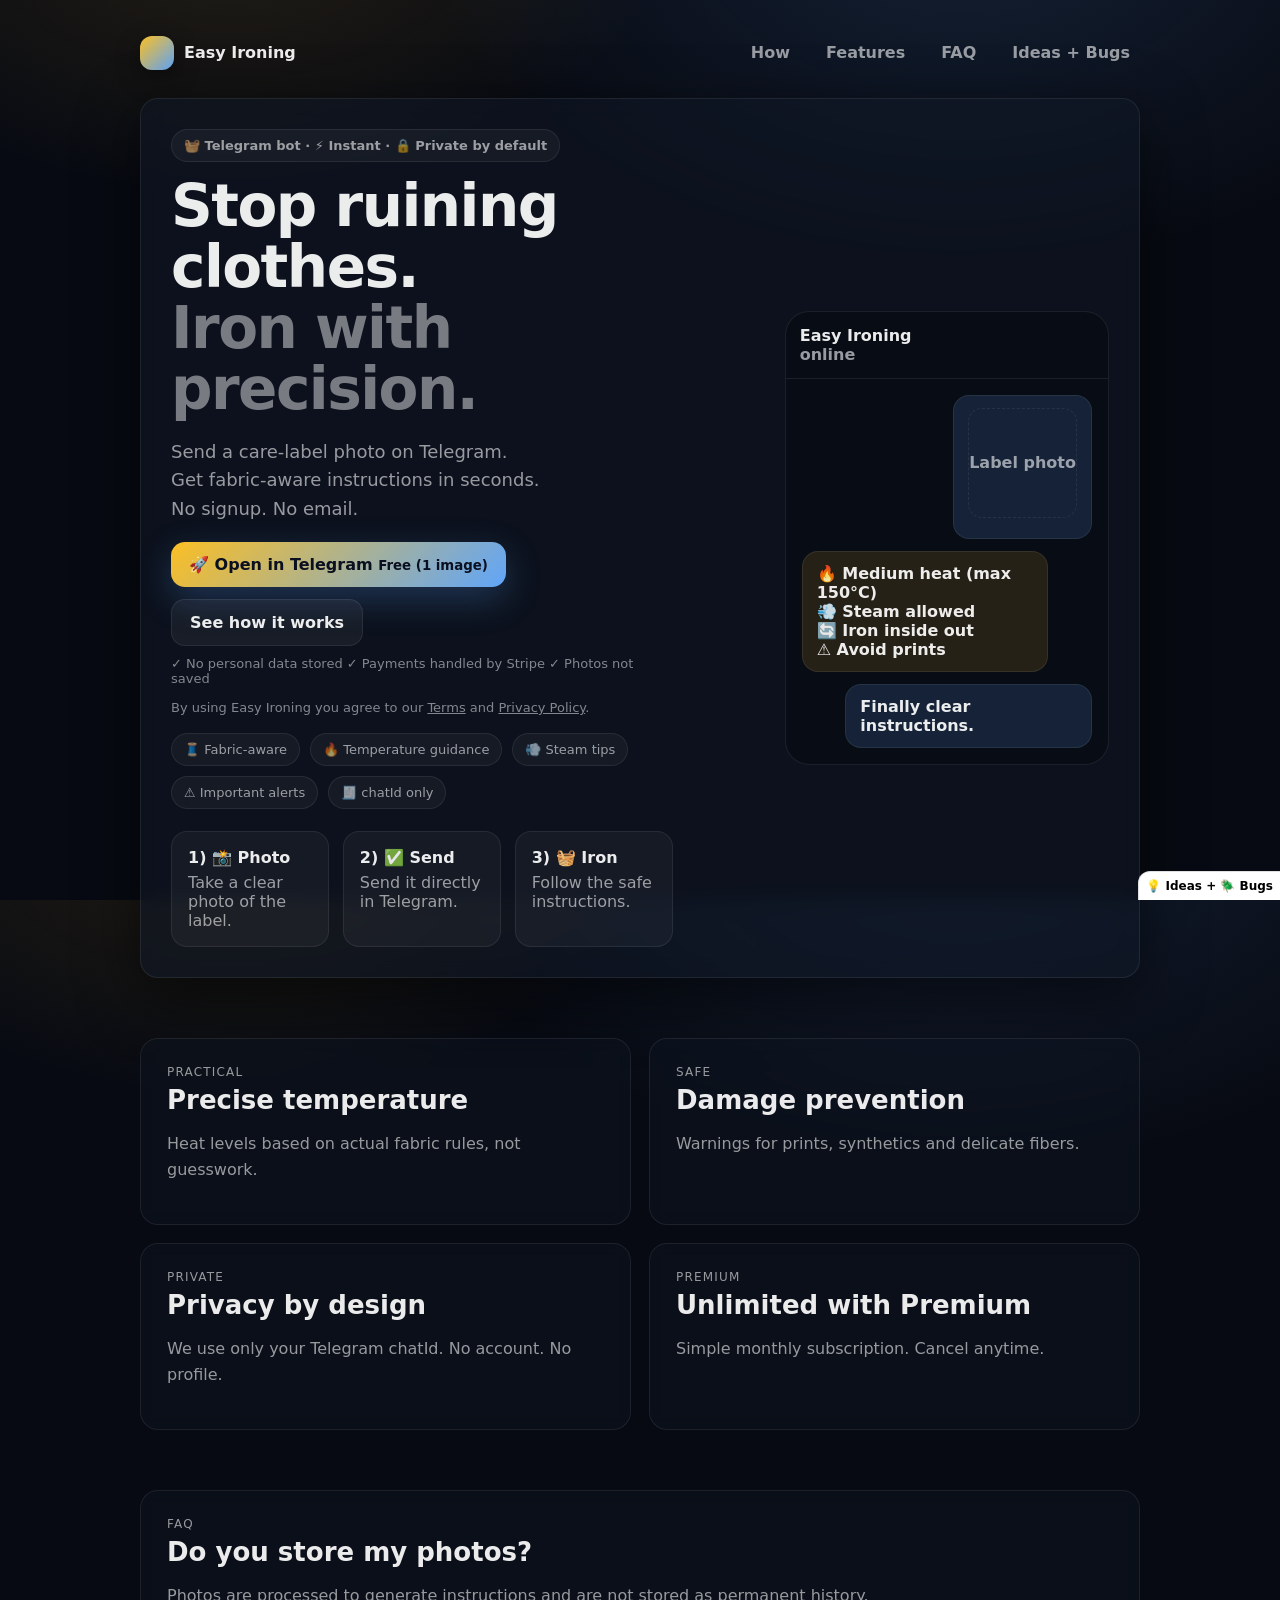
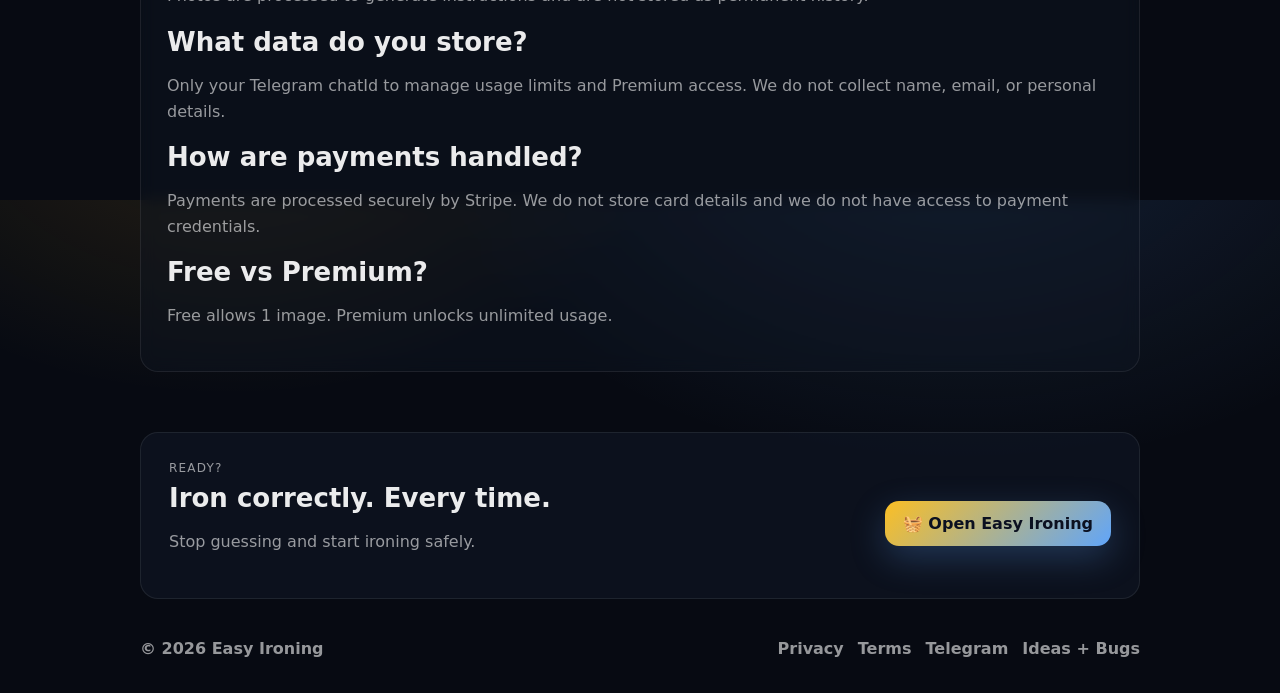
==== commit 6bdf2d0e: "menu" ====
--- a/index.html
+++ b/index.html
@@ -1,12 +1,20 @@
 <!doctype html>
 <html lang="en">
   <head>
+    <script async src="https://www.googletagmanager.com/gtag/js?id=G-GY2SLFM479"></script>
+    <script>
+      window.dataLayer = window.dataLayer || [];
+      function gtag(){dataLayer.push(arguments);}
+      gtag('js', new Date());
+
+      gtag('config', 'G-GY2SLFM479');
+    </script>    
     <meta charset="utf-8" />
+    <link rel="icon" type="image/x-icon" href="favicon.ico">
     <meta name="viewport" content="width=device-width, initial-scale=1" />
 
     <title>Easy Ironing — Stop guessing. Start ironing.</title>
-    <meta name="description"
-      content="Send a care-label photo on Telegram. Get practical ironing settings in seconds. No signup. No email. Premium monthly via Stripe.">
+    <meta name="description" content="Send a care-label photo on Telegram. Get practical ironing settings in seconds. No signup. No email. Premium monthly via Stripe.">
 
     <link rel="canonical" href="https://easyironing.chat/" />
 
@@ -16,10 +24,8 @@
       content="ironing bot, care label symbols, ironing temperature guide, steam settings, telegram bot ironing, fabric care assistant, care label assistant">
 
     <meta property="og:type" content="website">
-    <meta property="og:title"
-      content="Easy Ironing — Stop guessing. Start ironing.">
-    <meta property="og:description"
-      content="Care-label photo → safe, practical ironing settings in seconds. No signup. Premium via Stripe.">
+    <meta property="og:title" content="Easy Ironing — Stop guessing. Start ironing.">
+    <meta property="og:description" content="Care-label photo → safe, practical ironing settings in seconds. No signup. Premium via Stripe.">
     <meta property="og:url" content="https://easyironing.chat/">
     <meta property="og:site_name" content="Easy Ironing">
     <meta property="og:image" content="https://easyironing.chat/og-image.jpg">
@@ -27,10 +33,8 @@
     <meta property="og:image:height" content="630">
 
     <meta name="twitter:card" content="summary_large_image">
-    <meta name="twitter:title"
-      content="Easy Ironing — Stop guessing. Start ironing.">
-    <meta name="twitter:description"
-      content="Send a label photo on Telegram and get safe ironing settings instantly. No signup.">
+    <meta name="twitter:title" content="Easy Ironing — Stop guessing. Start ironing.">
+    <meta name="twitter:description" content="Send a label photo on Telegram and get safe ironing settings instantly. No signup.">
     <meta name="twitter:image" content="https://easyironing.chat/og-image.jpg">
 
     <meta property="og:locale" content="en_US">
@@ -42,220 +46,180 @@
 
     <link rel="stylesheet" href="css/style.css" />
     <script type="application/ld+json">
-    {
-      "@context": "https://schema.org",
-      "@type": "SoftwareApplication",
-      "name": "Easy Ironing",
-      "applicationCategory": "Utility",
-      "operatingSystem": "Telegram",
-      "description": "Telegram bot that analyzes care labels and returns practical ironing settings.",
-      "url": "https://easyironing.chat/"
-    }
-  </script>
+      {
+        "@context": "https://schema.org",
+        "@type": "SoftwareApplication",
+        "name": "Easy Ironing",
+        "applicationCategory": "Utility",
+        "operatingSystem": "Telegram",
+        "description": "Telegram bot that analyzes care labels and returns practical ironing settings.",
+        "url": "https://easyironing.chat/"
+      }
+    </script>
   </head>
-
-<body>
-<div class="wrap">
-
-  <!-- TOP -->
-  <div class="top">
-    <div class="brand">
-      <div class="mark" aria-hidden="true"></div>
-      <div>Easy Ironing</div>
-    </div>
-
-    <nav class="nav">
-      <a href="#how">How</a>
-      <a href="#features">Features</a>
-      <a href="#faq">FAQ</a>
-    </nav>
-  </div>
-
-  <!-- HERO -->
-  <section class="hero" aria-label="Hero">
-    <div class="hero-inner">
-
-      <div>
-        <div class="tag">🧺 Telegram bot · ⚡ Instant · 🔒 Private by default</div>
-
-       <h1>Stop ruining clothes.<br />
-          <span class="soft">Iron with precision.</span>
-        </h1>
-
-        <p class="sub">
-          Send a care-label photo on Telegram.<br>
-          Get fabric-aware instructions in seconds.<br>
-          No signup. No email.
-        </p>
-
+  <body>
+    <div class="wrap">
+      <div class="top">
+        <div class="brand">
+          <div class="mark" aria-hidden="true"></div>
+          <div>Easy Ironing</div>
+        </div>
+        <nav class="nav">
+          <a href="#how">How</a>
+          <a href="#features">Features</a>
+          <a href="#faq">FAQ</a>
+          <a href="https://cassiodeveloper.featurebase.app/en">Ideas + Bugs</a>
+        </nav>
+      </div>
+      <section class="hero" aria-label="Hero">
+        <div class="hero-inner">
+          <div>
+            <div class="tag">🧺 Telegram bot · ⚡ Instant · 🔒 Private by default</div>
+            <h1>Stop ruining clothes.<br />
+              <span class="soft">Iron with precision.</span>
+            </h1>
+            <p class="sub">
+              Send a care-label photo on Telegram.<br>
+              Get fabric-aware instructions in seconds.<br>
+              No signup. No email.
+            </p>
+            <div class="cta">
+              <a class="btn primary" href="https://t.me/EasyIroningBot" target="_blank" rel="noreferrer">
+                🚀 Open in Telegram <small>Free (1 image)</small>
+              </a>
+              <a class="btn ghost" href="#how">See how it works</a>
+            </div>
+            <div style="margin-top:10px; font-size:13px; color:rgba(229,231,235,.55)">
+              ✓ No personal data stored  
+              ✓ Payments handled by Stripe  
+              ✓ Photos not saved
+            </div>
+            <div style="margin-top:14px; font-size:13px; color:rgba(229,231,235,.55)">
+              By using Easy Ironing you agree to our
+              <a href="/terms.html" style="text-decoration:underline">Terms</a>
+              and
+              <a href="/privacy.html" style="text-decoration:underline">Privacy Policy</a>.
+            </div>
+            <div class="pills">
+              <span class="pill">🧵 Fabric-aware</span>
+              <span class="pill">🔥 Temperature guidance</span>
+              <span class="pill">💨 Steam tips</span>
+              <span class="pill">⚠️ Important alerts</span>
+              <span class="pill">🧾 chatId only</span>
+            </div>
+            <div class="steps" id="how">
+              <div class="step">
+                <b>1) 📸 Photo</b>
+                <span>Take a clear photo of the label.</span>
+              </div>
+              <div class="step">
+                <b>2) ✅ Send</b>
+                <span>Send it directly in Telegram.</span>
+              </div>
+              <div class="step">
+                <b>3) 🧺 Iron</b>
+                <span>Follow the safe instructions.</span>
+              </div>
+            </div>
+          </div>
+          <div class="phone" aria-label="Example chat">
+            <div class="phone-top">
+              <div class="phone-title">Easy Ironing</div>
+              <div class="mono" style="color:rgba(229,231,235,.65)">online</div>
+            </div>
+            <div class="chat">
+              <div class="bubble me">
+                <div class="imgph">Label photo</div>
+              </div>
+              <div class="bubble bot">
+                🔥 Medium heat (max 150°C)<br>
+                💨 Steam allowed<br>
+                🔄 Iron inside out<br>
+                ⚠️ Avoid prints
+              </div>
+              <div class="bubble me">Finally clear instructions.</div>
+            </div>
+          </div>
+        </div>
+      </section>
+      <section id="features" class="section grid" aria-label="Features">
+        <div class="card">
+          <div class="pad">
+            <div class="kicker">Practical</div>
+            <h2>Precise temperature</h2>
+            <p>Heat levels based on actual fabric rules, not guesswork.</p>
+          </div>
+        </div>
+        <div class="card">
+          <div class="pad">
+            <div class="kicker">Safe</div>
+            <h2>Damage prevention</h2>
+            <p>Warnings for prints, synthetics and delicate fibers.</p>
+          </div>
+        </div>
+        <div class="card">
+          <div class="pad">
+            <div class="kicker">Private</div>
+            <h2>Privacy by design</h2>
+            <p>We use only your Telegram chatId. No account. No profile.</p>
+          </div>
+        </div>
+        <div class="card">
+          <div class="pad">
+            <div class="kicker">Premium</div>
+            <h2>Unlimited with Premium</h2>
+            <p>Simple monthly subscription. Cancel anytime.</p>
+          </div>
+        </div>
+      </section>
+      <section id="faq" class="section card" aria-label="FAQ">
+        <div class="pad">
+          <div class="kicker">FAQ</div>
+          <h2>Do you store my photos?</h2>
+          <p>
+            Photos are processed to generate instructions and are not stored as permanent history.
+          </p>
+          <h2 style="margin-top:18px;">What data do you store?</h2>
+          <p>
+            Only your Telegram chatId to manage usage limits and Premium access.
+            We do not collect name, email, or personal details.
+          </p>
+          <h2 style="margin-top:18px;">How are payments handled?</h2>
+          <p>
+            Payments are processed securely by Stripe.
+            We do not store card details and we do not have access to payment credentials.
+          </p>
+          <h2 style="margin-top:18px;">Free vs Premium?</h2>
+          <p>
+            Free allows 1 image. Premium unlocks unlimited usage.
+          </p>
+        </div>
+      </section>
+      <section class="final">
+        <div>
+          <div class="kicker">Ready?</div>
+          <h2 style="margin:8px 0 6px">
+            Iron correctly. Every time.
+          </h2>
+          <p>Stop guessing and start ironing safely.</p>
+        </div>
         <div class="cta">
           <a class="btn primary" href="https://t.me/EasyIroningBot" target="_blank" rel="noreferrer">
-            🚀 Open in Telegram <small>Free (1 image)</small>
+            🧺 Open Easy Ironing
           </a>
-          <a class="btn ghost" href="#how">See how it works</a>
-        </div>
-
-        <div style="margin-top:10px; font-size:13px; color:rgba(229,231,235,.55)">
-          ✓ No personal data stored  
-          ✓ Payments handled by Stripe  
-          ✓ Photos not saved
-        </div>
-
-        <div style="margin-top:14px; font-size:13px; color:rgba(229,231,235,.55)">
-          By using Easy Ironing you agree to our
-          <a href="/terms.html" style="text-decoration:underline">Terms</a>
-          and
-          <a href="/privacy.html" style="text-decoration:underline">Privacy Policy</a>.
-        </div>
-
-        <div class="pills">
-          <span class="pill">🧵 Fabric-aware</span>
-          <span class="pill">🔥 Temperature guidance</span>
-          <span class="pill">💨 Steam tips</span>
-          <span class="pill">⚠️ Important alerts</span>
-          <span class="pill">🧾 chatId only</span>
-        </div>
-
-        <div class="steps" id="how">
-          <div class="step">
-            <b>1) 📸 Photo</b>
-            <span>Take a clear photo of the label.</span>
-          </div>
-          <div class="step">
-            <b>2) ✅ Send</b>
-            <span>Send it directly in Telegram.</span>
-          </div>
-          <div class="step">
-            <b>3) 🧺 Iron</b>
-            <span>Follow the safe instructions.</span>
-          </div>
-        </div>
-      </div>
-
-      <!-- PHONE MOCK -->
-      <div class="phone" aria-label="Example chat">
-        <div class="phone-top">
-          <div class="phone-title">Easy Ironing</div>
-          <div class="mono" style="color:rgba(229,231,235,.65)">online</div>
-        </div>
-
-        <div class="chat">
-          <div class="bubble me">
-            <div class="imgph">Label photo</div>
-          </div>
-
-          <div class="bubble bot">
-            🔥 Medium heat (max 150°C)<br>
-            💨 Steam allowed<br>
-            🔄 Iron inside out<br>
-            ⚠️ Avoid prints
-          </div>
-
-          <div class="bubble me">Finally clear instructions.</div>
-        </div>
-      </div>
-
+        </div>
+      </section>
+      <footer>
+        <div>© <span id="y"></span> Easy Ironing</div>
+        <div style="display:flex; gap:14px; flex-wrap:wrap">
+          <a href="/privacy.html">Privacy</a>
+          <a href="/terms.html">Terms</a>
+          <a href="https://t.me/EasyIroningBot" target="_blank" rel="noreferrer">Telegram</a>
+          <a href="https://cassiodeveloper.featurebase.app/en">Ideas + Bugs</a>
+        </div>
+      </footer>
+      <a target="_blank" class="featurebase" href="https://cassiodeveloper.featurebase.app/en">💡 Ideas + 🪲 Bugs</a>
     </div>
-  </section>
-
-  <!-- FEATURES -->
-  <section id="features" class="section grid" aria-label="Features">
-
-    <div class="card">
-      <div class="pad">
-        <div class="kicker">Practical</div>
-        <h2>Precise temperature</h2>
-        <p>Heat levels based on actual fabric rules, not guesswork.</p>
-      </div>
-    </div>
-
-    <div class="card">
-      <div class="pad">
-        <div class="kicker">Safe</div>
-        <h2>Damage prevention</h2>
-        <p>Warnings for prints, synthetics and delicate fibers.</p>
-      </div>
-    </div>
-
-    <div class="card">
-      <div class="pad">
-        <div class="kicker">Private</div>
-        <h2>Privacy by design</h2>
-        <p>We use only your Telegram chatId. No account. No profile.</p>
-      </div>
-    </div>
-
-    <div class="card">
-      <div class="pad">
-        <div class="kicker">Premium</div>
-        <h2>Unlimited with Premium</h2>
-        <p>Simple monthly subscription. Cancel anytime.</p>
-      </div>
-    </div>
-
-  </section>
-
-  <!-- FAQ -->
-  <section id="faq" class="section card" aria-label="FAQ">
-    <div class="pad">
-
-      <div class="kicker">FAQ</div>
-
-      <h2>Do you store my photos?</h2>
-      <p>
-        Photos are processed to generate instructions and are not stored as permanent history.
-      </p>
-
-      <h2 style="margin-top:18px;">What data do you store?</h2>
-      <p>
-        Only your Telegram chatId to manage usage limits and Premium access.
-        We do not collect name, email, or personal details.
-      </p>
-
-      <h2 style="margin-top:18px;">How are payments handled?</h2>
-      <p>
-        Payments are processed securely by Stripe.
-        We do not store card details and we do not have access to payment credentials.
-      </p>
-
-      <h2 style="margin-top:18px;">Free vs Premium?</h2>
-      <p>
-        Free allows 1 image. Premium unlocks unlimited usage.
-      </p>
-
-    </div>
-  </section>
-
-  <!-- FINAL CTA -->
-  <section class="final">
-    <div>
-      <div class="kicker">Ready?</div>
-      <h2 style="margin:8px 0 6px">
-        Iron correctly. Every time.
-      </h2>
-      <p>Stop guessing and start ironing safely.</p>
-    </div>
-
-    <div class="cta">
-      <a class="btn primary" href="https://t.me/EasyIroningBot" target="_blank" rel="noreferrer">
-        🧺 Open Easy Ironing
-      </a>
-    </div>
-  </section>
-
-  <!-- FOOTER -->
-  <footer>
-    <div>© <span id="y"></span> Easy Ironing</div>
-
-    <div style="display:flex; gap:14px; flex-wrap:wrap">
-      <a href="/privacy.html">Privacy</a>
-      <a href="/terms.html">Terms</a>
-      <a href="https://t.me/EasyIroningBot" target="_blank" rel="noreferrer">Telegram</a>
-    </div>
-  </footer>
-
-</div>
-
-<script src="js/script.js" type="text/javascript"></script>
-</body>
+    <script src="js/script.js" type="text/javascript"></script>
+  </body>
 </html>
--- a/css/style.css
+++ b/css/style.css
@@ -33,7 +33,7 @@
 
 a { color:inherit; text-decoration:none }
 
-.wrap { max-width:var(--max); margin:0 auto; padding:36px 20px 90px }
+.wrap { max-width:var(--max); margin:0 auto; padding:35px 20px}
 
 .top {
   display:flex;
@@ -287,4 +287,23 @@
 
 .hero {
   backdrop-filter: blur(10px);
+}
+
+.featurebase {
+    display: block;
+    padding: 7px;
+    font-size: 12px;
+    margin: 0;
+    background: #fff;
+    color: #000;
+    position: fixed;
+    bottom: 0;
+    right: 0;
+    border-top: 1px solid rgba(0, 0, 0, 0.125);
+    border-left: 1px solid rgba(0, 0, 0, 0.125);
+    border-top-left-radius: 12px;
+    z-index: 99;
+    font-weight: bold;
+    text-decoration: none;
+    transition: all 0.2s ease;
 }
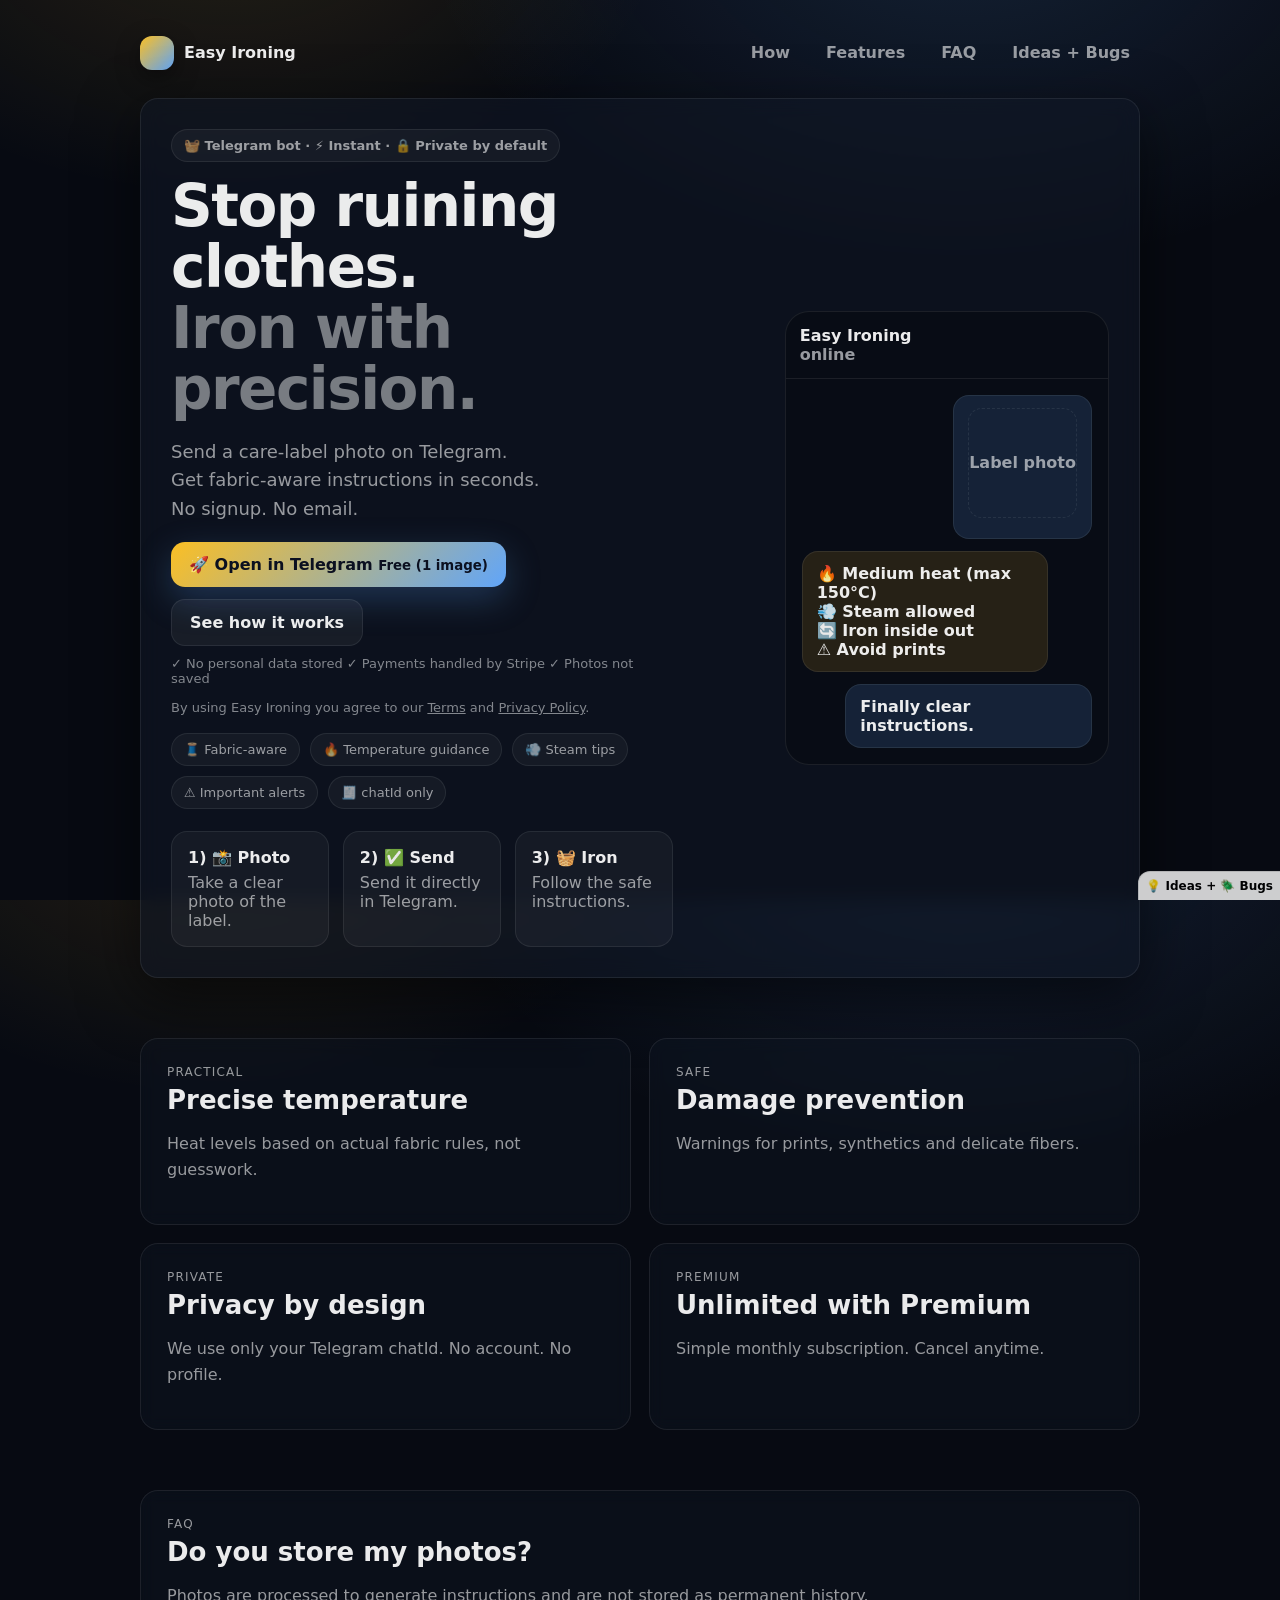
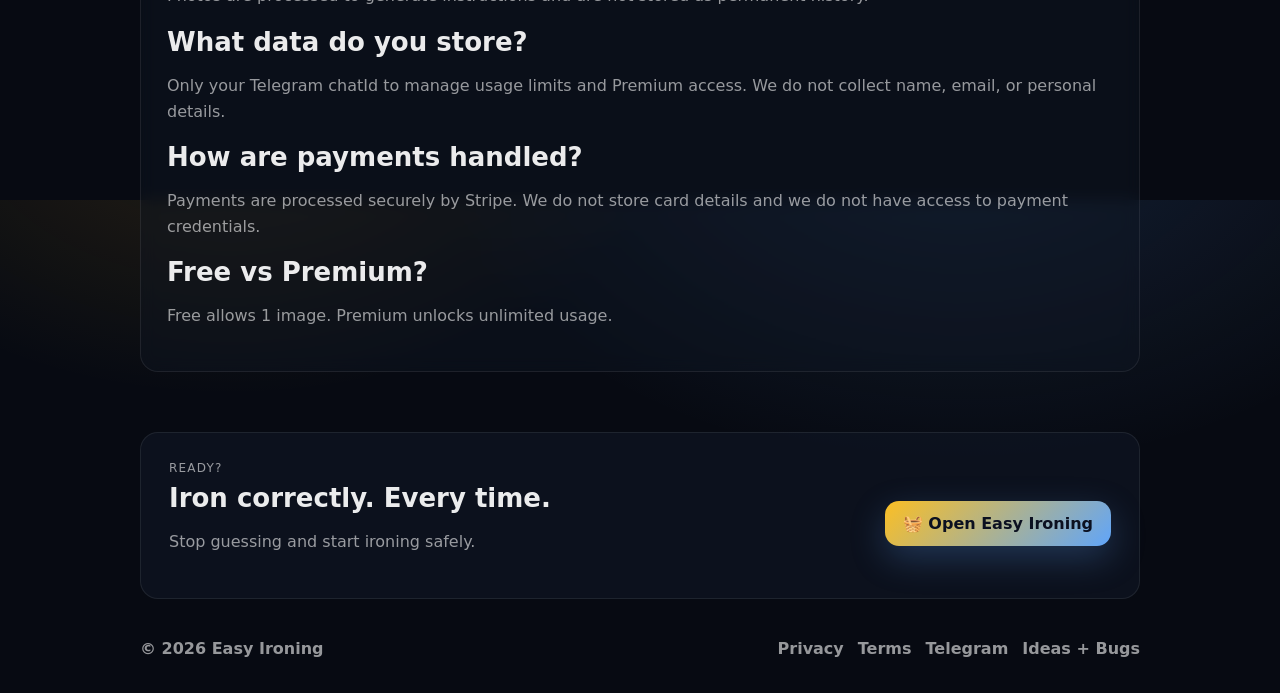
==== commit 6d99b01b: "Teste AB" ====
--- a/index.html
+++ b/index.html
@@ -28,14 +28,14 @@
     <meta property="og:description" content="Care-label photo → safe, practical ironing settings in seconds. No signup. Premium via Stripe.">
     <meta property="og:url" content="https://easyironing.chat/">
     <meta property="og:site_name" content="Easy Ironing">
-    <meta property="og:image" content="https://easyironing.chat/og-image.jpg">
+    <meta property="og:image" content="https://easyironing.chat/img/logo.png">
     <meta property="og:image:width" content="1200">
     <meta property="og:image:height" content="630">
 
     <meta name="twitter:card" content="summary_large_image">
     <meta name="twitter:title" content="Easy Ironing — Stop guessing. Start ironing.">
     <meta name="twitter:description" content="Send a label photo on Telegram and get safe ironing settings instantly. No signup.">
-    <meta name="twitter:image" content="https://easyironing.chat/og-image.jpg">
+    <meta name="twitter:image" content="https://easyironing.chat/img/logo.png">
 
     <meta property="og:locale" content="en_US">
 
@@ -56,6 +56,13 @@
         "url": "https://easyironing.chat/"
       }
     </script>
+    <script>
+        function getVariant() {
+            const match = document.cookie.match(/ab=(main|light)/);
+            return match ? match[1] : "unknown";
+        }
+        window.abVariant = getVariant();
+    </script>    
   </head>
   <body>
     <div class="wrap">
@@ -84,7 +91,7 @@
               No signup. No email.
             </p>
             <div class="cta">
-              <a class="btn primary" href="https://t.me/EasyIroningBot" target="_blank" rel="noreferrer">
+              <a id="telegram-cta" class="btn primary" href="https://t.me/EasyIroningBot" target="_blank" rel="noreferrer">
                 🚀 Open in Telegram <small>Free (1 image)</small>
               </a>
               <a class="btn ghost" href="#how">See how it works</a>
@@ -221,5 +228,19 @@
       <a target="_blank" class="featurebase" href="https://cassiodeveloper.featurebase.app/en">💡 Ideas + 🪲 Bugs</a>
     </div>
     <script src="js/script.js" type="text/javascript"></script>
+    <script>
+        document.addEventListener("DOMContentLoaded", function () {
+            const btn = document.getElementById("telegram-cta");
+            if (!btn) return;
+
+            btn.addEventListener("click", function () {
+                gtag('event', 'telegram_click', {
+                    event_category: 'engagement',
+                    event_label: window.abVariant,
+                    variant: window.abVariant
+                });
+            });
+        });
+    </script>    
   </body>
 </html>
--- a/css/style.css
+++ b/css/style.css
@@ -306,4 +306,9 @@
     font-weight: bold;
     text-decoration: none;
     transition: all 0.2s ease;
+    opacity: 0.8;
+}
+
+.featurebase:hover {
+    opacity: 1;
 }
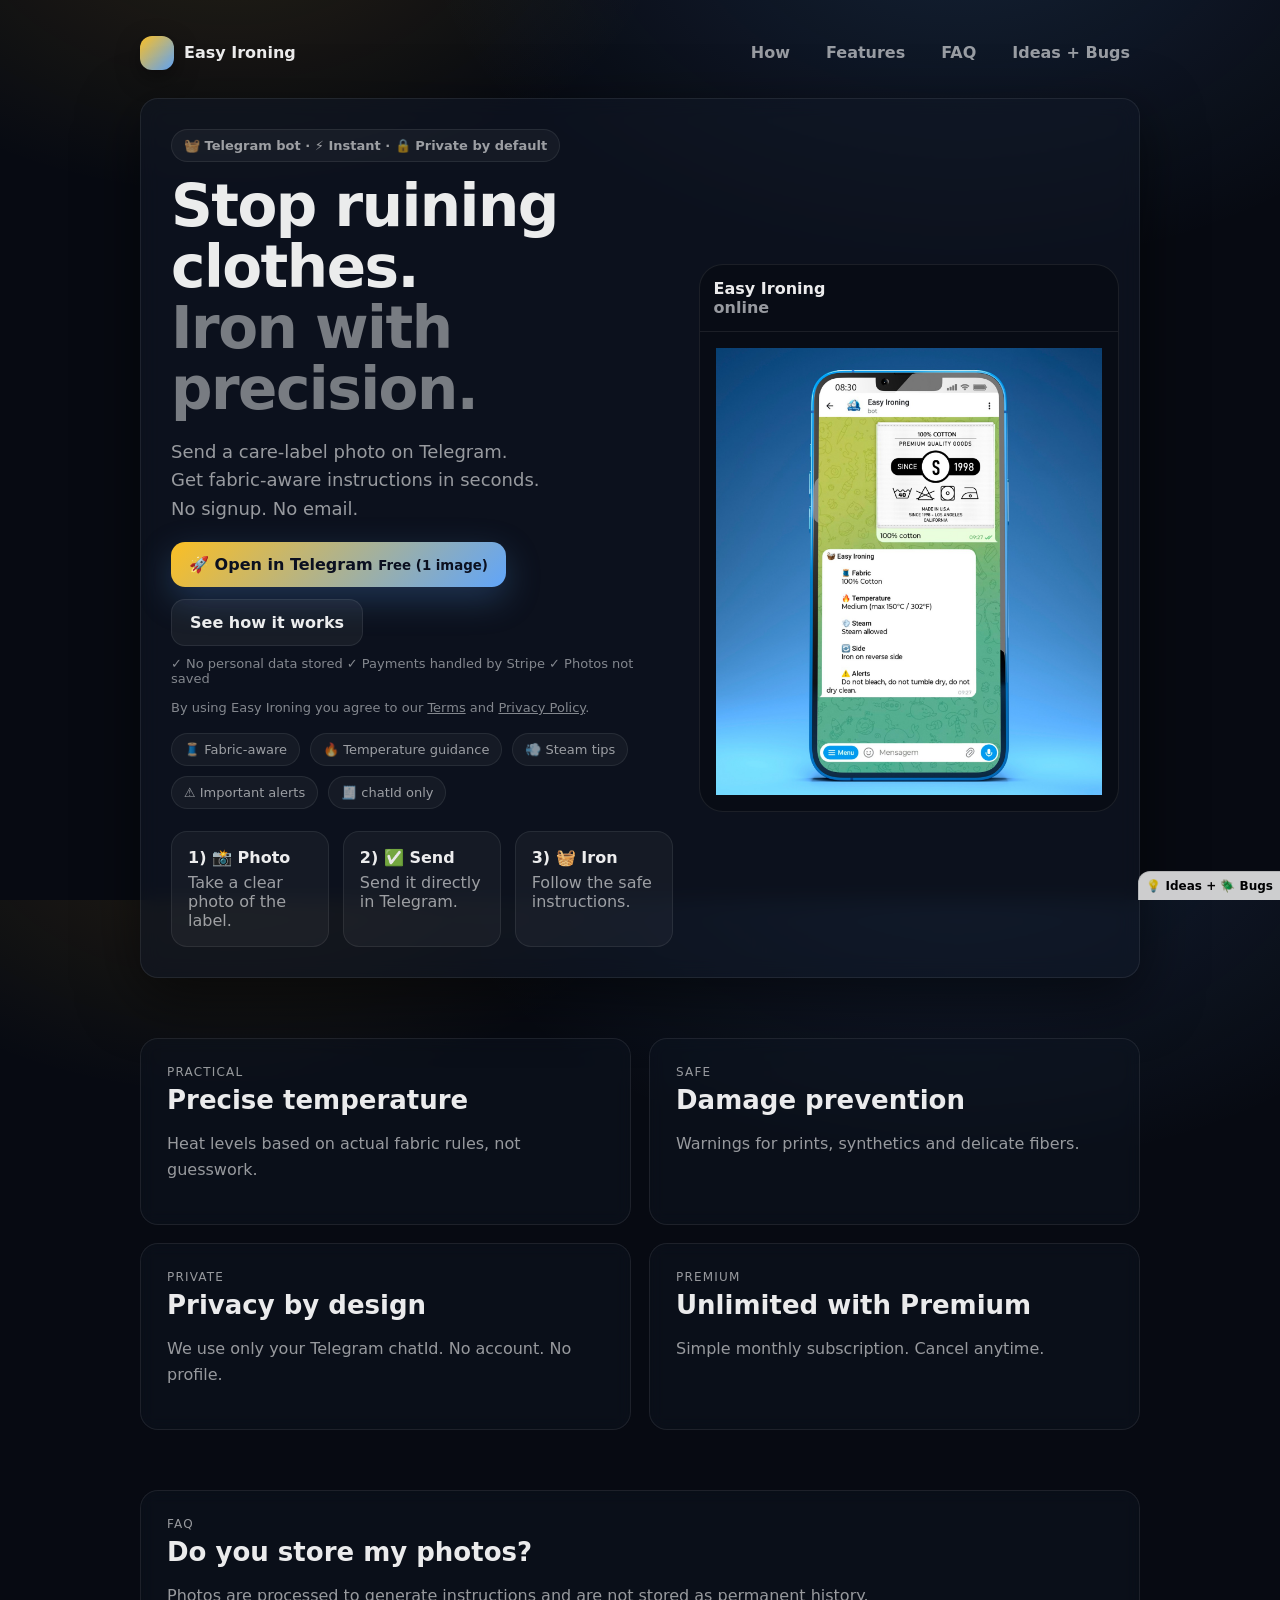
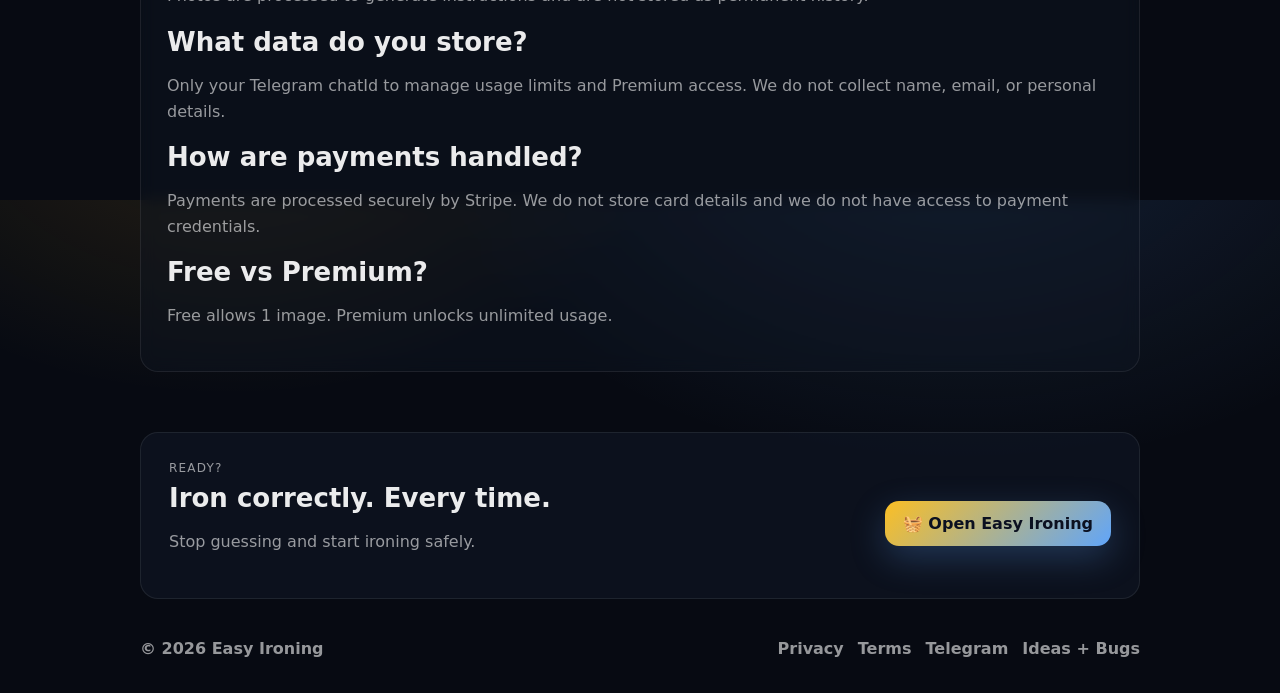
==== commit a91bf8c8: "images" ====
--- a/index.html
+++ b/index.html
@@ -135,8 +135,11 @@
               <div class="mono" style="color:rgba(229,231,235,.65)">online</div>
             </div>
             <div class="chat">
-              <div class="bubble me">
-                <div class="imgph">Label photo</div>
+              <img alt="Example chat with Easy Ironing bot" src="/img/phone.jpeg" />
+              <!-- <div class="bubble me">
+                <div class="imgph">
+                  <img src="/img/3.png" title="Label" alt="Label photo" />
+                </div>
               </div>
               <div class="bubble bot">
                 🔥 Medium heat (max 150°C)<br>
@@ -144,7 +147,7 @@
                 🔄 Iron inside out<br>
                 ⚠️ Avoid prints
               </div>
-              <div class="bubble me">Finally clear instructions.</div>
+              <div class="bubble me">Finally clear instructions.</div> -->
             </div>
           </div>
         </div>
--- a/css/style.css
+++ b/css/style.css
@@ -198,6 +198,10 @@
   font-weight:700;
   margin-bottom:8px;
   color:var(--muted);
+}
+
+.imgph img {
+  height:150px;
 }
 
 .section { margin-top:60px }
